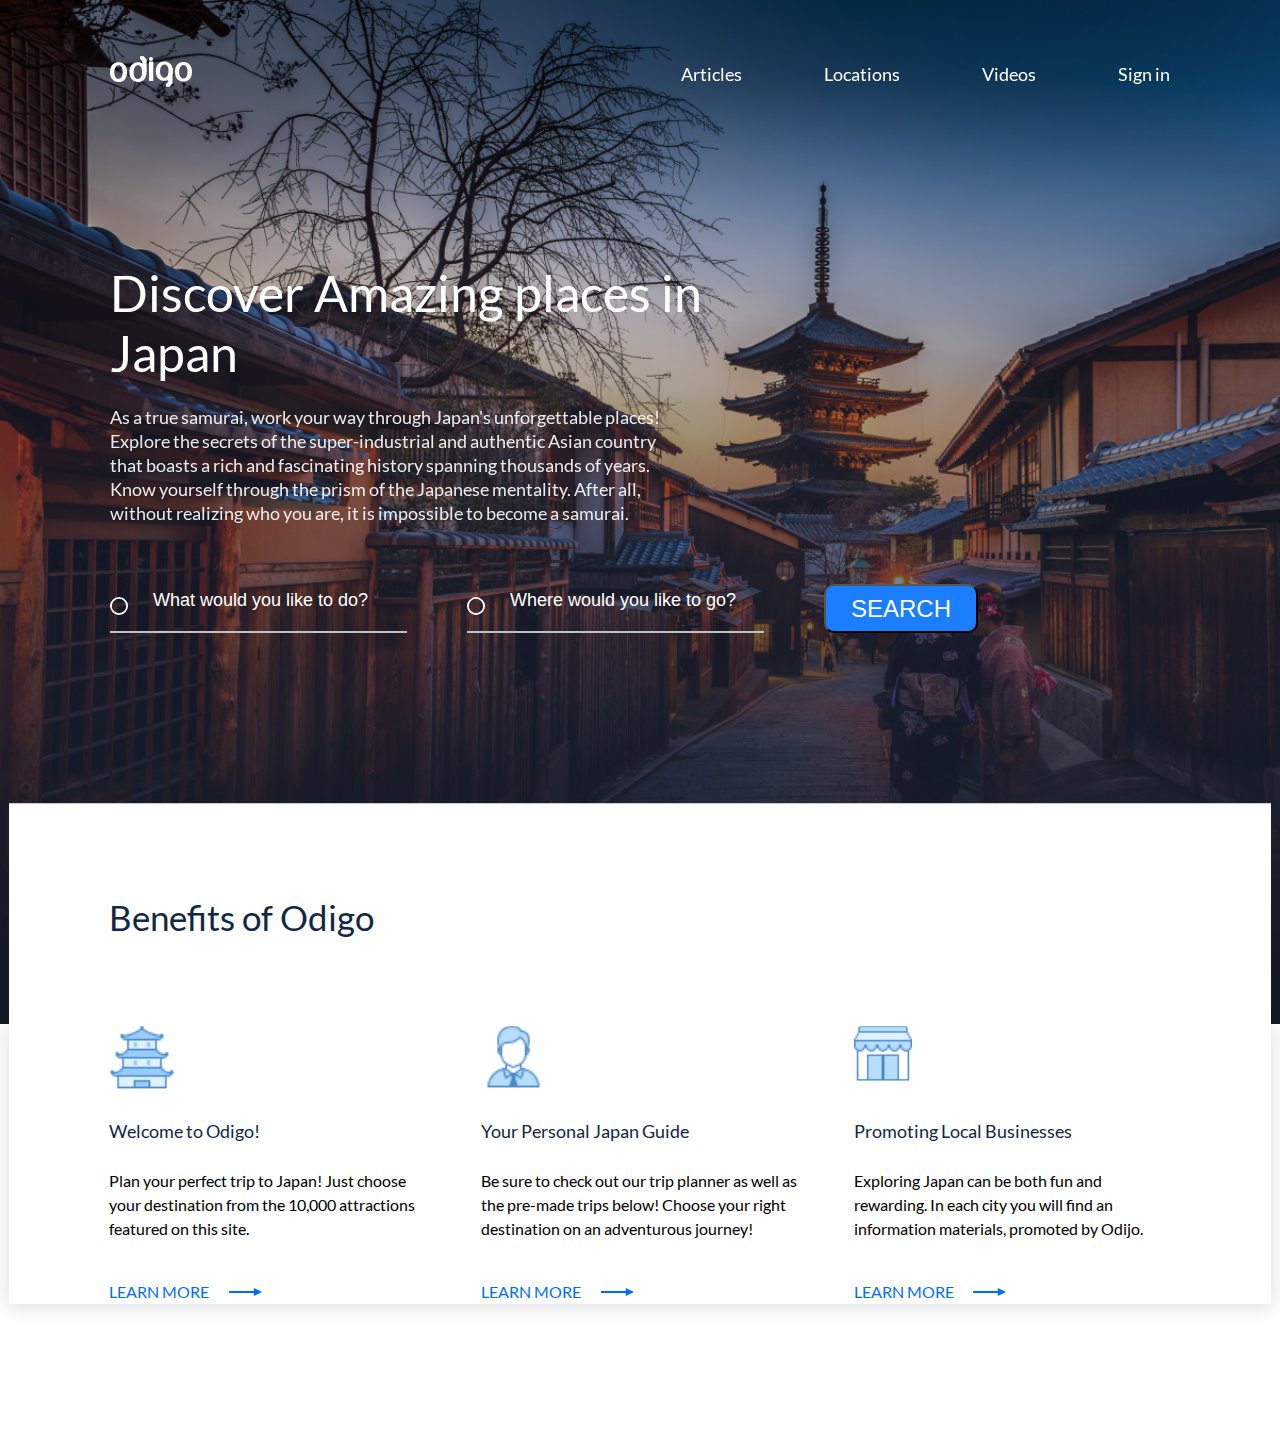
==== index.html @ c034f172 "benefits" ====
<!DOCTYPE html>
<html lang="en">

<head>
    <meta charset="UTF-8">
    <meta name="viewport" content="width=device-width, initial-scale=1.0">

    <title>Discover Amazing places in Japan</title>
    <link rel="stylesheet" href="./css/style.css">

</head>

<body>
    <!-- header start -->
    <header class="header">

        <div class="wrapper">
            <div class="header_wrapper">
                <div class="header-logo">
                    <a href="/" class="header_logo-link">
                        <img src="./img/svg/odigo-logo.svg" alt="Discover Amazing places in Japan"
                            class="header_logo-pic"></a>
                </div>
                <nav class="header_nav">
                    <ul class="header_list">
                        <li class="header_item">
                            <a href="#!" class="header_link">Articles</a>
                        </li>
                        <li class="header_item">
                            <a href="#!" class="header_link">Locations</a>
                        </li>
                        <li class="header_item">
                            <a href="#!" class="header_link">Videos</a>
                        </li>
                        <li class="header_item">
                            <a href="#!" class="header_link">Sign in</a>
                        </li>
                    </ul>
                </nav>
            </div>
        </div>
    </header>
    <!-- header end -->

    <main class="main">
        <!-- intro start -->
        <section class="intro">
            <div class="wrapper">
                <h1 class="intro_title">Discover Amazing places in Japan</h1>
                <p class="intro_subtitle">As a true samurai, work your way through Japan's unforgettable places! Explore
                    the secrets of the super-industrial and authentic Asian country that boasts a rich and fascinating
                    history spanning thousands of years. Know yourself through the prism of the Japanese mentality.
                    After all, without realizing who you are, it is impossible to become a samurai.
                </p>

                <form class="search-form">
                    <fieldset class="serch-form_wrap">
                        <p class="search-form_info">
                            <input type="text" name="user-like-to-do" class="search-form_field"
                                placeholder="What would you like to do?">
                            <input type="text" name="user-like-to-go" class="search-form_field"
                                placeholder="Where would you like to go?">
                            <button type="submit" class="search-form_submit">SEARCH</button>
                        </p>

                    </fieldset>
                </form>

            </div>
        </section>
        <!-- intro end -->

        <!-- benefits start -->
        <section class="benefits">
            <div class="benefits_wrap">
                <h2 class="benefits_title">
                    Benefits of Odigo
                </h2>
                <div class="benefits_cards">
                    <div class="benefit_card">
                        <div class="benefits_class-pic">
                            <img src="./img/svg/temple.svg" alt="Welcome to Odigo!" class="benefits_card_thumb">
                        </div>
                        <h3 class="benefits_card-title">
                            Welcome to Odigo!
                        </h3>
                        <p class="benefits_card-description">
                            Plan your perfect trip to Japan! Just choose your destination from the 10,000 attractions
                            featured on this site.
                        </p>
                        <a href="#!" class="benefits_card_more">
                            LEARN MORE
                        </a>
                    </div>

                    <div class="benefit_card">
                        <div class="benefits_class-pic">
                            <img src="./img/svg/person.svg" alt="Your Personal Japan Guide" class="benefits_card_thumb">
                        </div>
                        <h4 class="benefits_card-title">
                            Your Personal Japan Guide
                        </h4>
                        <p class="benefits_card-description">
                            Be sure to check out our trip planner as well as the pre-made trips below! Choose your right destination on an adventurous journey!
                        </p>
                        <a href="#!" class="benefits_card_more">
                            LEARN MORE
                        </a>
                    </div>
                    <div class="benefit_card">
                        <div class="benefits_class-pic">
                            <img src="./img/svg/market.svg" alt="Promoting Local Businesses" class="benefits_card_thumb">
                        </div>
                        <h5 class="benefits_card-title">
                            Promoting Local Businesses
                        </h5>
                        <p class="benefits_card-description">
                            Exploring Japan can be both fun and rewarding. In each city you will find an information materials, promoted by Odijo.
                        </p>
                        <a href="#!" class="benefits_card_more">
                            LEARN MORE
                        </a>
                    </div>
                </div>
            </div>
        </section>
        <!-- benefits end -->
    </main>
</body>

</html>
---- css/style.css ----
html,
body,
div,
span,
applet,
object,
iframe,
h1,
h2,
h3,
h4,
h5,
h6,
p,
blockquote,
pre,
a,
abbr,
acronym,
address,
big,
cite,
code,
del,
dfn,
em,
img,
ins,
kbd,
q,
s,
samp,
small,
strike,
strong,
sub,
sup,
tt,
var,
b,
u,
i,
center,
dl,
dt,
dd,
ol,
ul,
li,
fieldset,
form,
label,
legend,
table,
caption,
tbody,
tfoot,
thead,
tr,
th,
td,
article,
aside,
canvas,
details,
embed,
figure,
figcaption,
footer,
header,
hgroup,
menu,
nav,
output,
ruby,
section,
summary,
time,
mark,
audio,
video {
    margin: 0;
    padding: 0;
    border: 0;
    font-size: 100%;
    font: inherit;
    vertical-align: baseline;
}

/* make sure to set some focus styles for accessibility */
:focus {
    outline: 0;
}

/* HTML5 display-role reset for older browsers */
article,
aside,
details,
figcaption,
figure,
footer,
header,
hgroup,
menu,
nav,
section {
    display: block;
}

body {
    line-height: 1;
}

ol,
ul {
    list-style: none;
}

blockquote,
q {
    quotes: none;
}

blockquote:before,
blockquote:after,
q:before,
q:after {
    content: '';
    content: none;
}

table {
    border-collapse: collapse;
    border-spacing: 0;
}

input[type=search]::-webkit-search-cancel-button,
input[type=search]::-webkit-search-decoration,
input[type=search]::-webkit-search-results-button,
input[type=search]::-webkit-search-results-decoration {
    -webkit-appearance: none;
    -moz-appearance: none;
}

input[type=search] {
    -webkit-appearance: none;
    -moz-appearance: none;
    -webkit-box-sizing: content-box;
    -moz-box-sizing: content-box;
    box-sizing: content-box;
}

textarea {
    overflow: auto;
    vertical-align: top;
    resize: vertical;
}

/**
 * Correct `inline-block` display not defined in IE 6/7/8/9 and Firefox 3.
 */

audio,
canvas,
video {
    display: inline-block;
    *display: inline;
    *zoom: 1;
    max-width: 100%;
}

/**
 * Prevent modern browsers from displaying `audio` without controls.
 * Remove excess height in iOS 5 devices.
 */

audio:not([controls]) {
    display: none;
    height: 0;
}

/**
 * Address styling not present in IE 7/8/9, Firefox 3, and Safari 4.
 * Known issue: no IE 6 support.
 */

[hidden] {
    display: none;
}

/**
 * 1. Correct text resizing oddly in IE 6/7 when body `font-size` is set using
 *    `em` units.
 * 2. Prevent iOS text size adjust after orientation change, without disabling
 *    user zoom.
 */

html {
    font-size: 100%;
    /* 1 */
    -webkit-text-size-adjust: 100%;
    /* 2 */
    -ms-text-size-adjust: 100%;
    /* 2 */
}

/**
 * Address `outline` inconsistency between Chrome and other browsers.
 */

a:focus {
    outline: thin dotted;
}

/**
 * Improve readability when focused and also mouse hovered in all browsers.
 */

a:active,
a:hover {
    outline: 0;
}

/**
 * 1. Remove border when inside `a` element in IE 6/7/8/9 and Firefox 3.
 * 2. Improve image quality when scaled in IE 7.
 */

img {
    border: 0;
    /* 1 */
    -ms-interpolation-mode: bicubic;
    /* 2 */
}

/**
 * Address margin not present in IE 6/7/8/9, Safari 5, and Opera 11.
 */

figure {
    margin: 0;
}

/**
 * Correct margin displayed oddly in IE 6/7.
 */

form {
    margin: 0;
}

/**
 * Define consistent border, margin, and padding.
 */

fieldset {
    border: 1px solid #c0c0c0;
    margin: 0 2px;
    padding: 0.35em 0.625em 0.75em;
}

/**
 * 1. Correct color not being inherited in IE 6/7/8/9.
 * 2. Correct text not wrapping in Firefox 3.
 * 3. Correct alignment displayed oddly in IE 6/7.
 */

legend {
    border: 0;
    /* 1 */
    padding: 0;
    white-space: normal;
    /* 2 */
    *margin-left: -7px;
    /* 3 */
}

/**
 * 1. Correct font size not being inherited in all browsers.
 * 2. Address margins set differently in IE 6/7, Firefox 3+, Safari 5,
 *    and Chrome.
 * 3. Improve appearance and consistency in all browsers.
 */

button,
input,
select,
textarea {
    font-size: 100%;
    /* 1 */
    margin: 0;
    /* 2 */
    vertical-align: baseline;
    /* 3 */
    *vertical-align: middle;
    /* 3 */
}

/**
 * Address Firefox 3+ setting `line-height` on `input` using `!important` in
 * the UA stylesheet.
 */

button,
input {
    line-height: normal;
}

/**
 * Address inconsistent `text-transform` inheritance for `button` and `select`.
 * All other form control elements do not inherit `text-transform` values.
 * Correct `button` style inheritance in Chrome, Safari 5+, and IE 6+.
 * Correct `select` style inheritance in Firefox 4+ and Opera.
 */

button,
select {
    text-transform: none;
}

/**
 * 1. Avoid the WebKit bug in Android 4.0.* where (2) destroys native `audio`
 *    and `video` controls.
 * 2. Correct inability to style clickable `input` types in iOS.
 * 3. Improve usability and consistency of cursor style between image-type
 *    `input` and others.
 * 4. Remove inner spacing in IE 7 without affecting normal text inputs.
 *    Known issue: inner spacing remains in IE 6.
 */

button,
html input[type="button"],
/* 1 */
input[type="reset"],
input[type="submit"] {
    -webkit-appearance: button;
    /* 2 */
    cursor: pointer;
    /* 3 */
    *overflow: visible;
    /* 4 */
}

/**
 * Re-set default cursor for disabled elements.
 */

button[disabled],
html input[disabled] {
    cursor: default;
}

/**
 * 1. Address box sizing set to content-box in IE 8/9.
 * 2. Remove excess padding in IE 8/9.
 * 3. Remove excess padding in IE 7.
 *    Known issue: excess padding remains in IE 6.
 */

input[type="checkbox"],
input[type="radio"] {
    box-sizing: border-box;
    /* 1 */
    padding: 0;
    /* 2 */
    *height: 13px;
    /* 3 */
    *width: 13px;
    /* 3 */
}

/**
 * 1. Address `appearance` set to `searchfield` in Safari 5 and Chrome.
 * 2. Address `box-sizing` set to `border-box` in Safari 5 and Chrome
 *    (include `-moz` to future-proof).
 */

input[type="search"] {
    -webkit-appearance: textfield;
    /* 1 */
    -moz-box-sizing: content-box;
    -webkit-box-sizing: content-box;
    /* 2 */
    box-sizing: content-box;
}

/**
 * Remove inner padding and search cancel button in Safari 5 and Chrome
 * on OS X.
 */

input[type="search"]::-webkit-search-cancel-button,
input[type="search"]::-webkit-search-decoration {
    -webkit-appearance: none;
}

/**
 * Remove inner padding and border in Firefox 3+.
 */

button::-moz-focus-inner,
input::-moz-focus-inner {
    border: 0;
    padding: 0;
}

/**
 * 1. Remove default vertical scrollbar in IE 6/7/8/9.
 * 2. Improve readability and alignment in all browsers.
 */

textarea {
    overflow: auto;
    /* 1 */
    vertical-align: top;
    /* 2 */
}

/**
 * Remove most spacing between table cells.
 */

table {
    border-collapse: collapse;
    border-spacing: 0;
}

html,
button,
input,
select,
textarea {
    color: #222;
}


::-moz-selection {
    background: #b3d4fc;
    text-shadow: none;
}

::selection {
    background: #b3d4fc;
    text-shadow: none;
}

img {
    vertical-align: middle;
}

fieldset {
    border: 0;
    margin: 0;
    padding: 0;
}

textarea {
    resize: vertical;
}

.chromeframe {
    margin: 0.2em 0;
    background: #ccc;
    color: #000;
    padding: 0.2em 0;
}



/* lato-regular - latin */
@font-face {
    font-family: 'Lato';
    font-style: normal;
    font-weight: 400;
    src: local(''),
        url('../fonts/lato-v17-latin-regular.woff2') format('woff2'),
        /* Chrome 26+, Opera 23+, Firefox 39+ */
        url('../fonts/lato-v17-latin-regular.woff') format('woff');
    /* Chrome 6+, Firefox 3.6+, IE 9+, Safari 5.1+ */
}

/* lato-700 - latin */
@font-face {
    font-family: 'Lato';
    font-style: normal;
    font-weight: 700;
    src: local(''),
        url('../fonts/lato-v17-latin-700.woff2') format('woff2'),
        /* Chrome 26+, Opera 23+, Firefox 39+ */
        url('../fonts/lato-v17-latin-700.woff') format('woff');
    /* Chrome 6+, Firefox 3.6+, IE 9+, Safari 5.1+ */
}

/* lato-900 - latin */
@font-face {
    font-family: 'Lato';
    font-style: normal;
    font-weight: 900;
    src: local(''),
        url('../fonts/lato-v17-latin-900.woff2') format('woff2'),
        /* Chrome 26+, Opera 23+, Firefox 39+ */
        url('../fonts/lato-v17-latin-900.woff') format('woff');
    /* Chrome 6+, Firefox 3.6+, IE 9+, Safari 5.1+ */
}

/* 
  MARGIN RESET */

html {
    box-sizing: border-box;
}

*,
*::before,
*::after {
    box-sizing: inherit;
}

body {
    font-family: 'Lato';
    font-style: normal;
    font-size: 16px;
    line-height: 1.2;
    font-weight: normal;
    color: #102746
}

/* WRAPPER */
.wrapper {
    max-width: 1060px;
    margin: 0 auto;

}

.img {
    max-width: 100%;
    height: auto;
}

/* HEADER */
/* header styles start */
.header {
    position: fixed;
    top: 0;
    left: 0;
    width: 100%;
}

.header_wrapper {
    display: flex;
    flex-wrap: wrap;
    align-items: flex-end;
    justify-content: space-between;
    padding-top: 56px;
}

/* NAV */

.header_list {
    display: flex;
    flex-wrap: wrap;
}

.header_item {
    margin-right: 82px;
}

.header_item:last-child {
    margin-right: 0;
}

.header_link {

    font-size: 18px;
    line-height: 1.33;
    color: #FFFFFF;
    text-decoration: none;
}

/* NAV LINK TRANSITION */

.header_link:hover,
.header_link:focus,
.header_link:active {

    opacity: .75;

}

/* header styles end */


/* intro styles start */

.intro {
    min-height: 100vh;
    background: url(../img/Hero.png) no-repeat;
    background-size: cover;
    padding-top: 263px;
    padding-bottom: 391px;



}


/* TITLE+SUBTITLE */

.intro_title {
    max-width: 619px;
    font-weight: 500;
    font-size: 50px;
    line-height: 60px;
    margin-bottom: 22px;
    color: #FFFFFF;
}

.intro_subtitle {
    max-width: 560px;
    font-size: 18px;
    line-height: 24px;
    color: #FFFFFF;
    opacity: 90%;
    margin-bottom: 59px;
}

/* SEARCH FORMS AND BUTTON */


.search-form_info {
    display: flex;
    flex-wrap: wrap;
}


.search-form_field {
    width: 297px;
    background: transparent url(../img/svg/circle-icon.svg) no-repeat left 13px;
    background-size: 18px;
    border: 0;
    border-bottom: solid 2px #BFC0C5;
    margin-right: 60px;
    padding-left: 43px;
    padding-bottom: 15px;
    font-weight: 500;
    font-size: 18px;
    color: #FFFFFF;
}


.search-form_field::placeholder {
    font-weight: 500;
    font-size: 18px;
    color: #FFFFFF;
}


.search-form_submit {
    padding: 8px 25px;
    border-radius: 10px;
    font-weight: 500;
    font-size: 24px;
    line-height: 29px;
    color: #FFFFFF;
    background: #1B7DFF;

}

.search-form_submit:hover,
.search-form_submit:focus,
.search-form_submit:active {
    background: #0256c7
}

/* intro styles end */



/* benefits_styles start */


.benefits {
    margin-bottom: 131px;
}

.benefits_wrap {
    max-width: 1262px;
    background-color: #fff;
    margin: 0 auto;
    box-shadow: 0px 2px 20px rgba(21, 24, 36, 0.15993);
    position: relative;

}

.benefits_title {
    width: 100%;
    font-weight: 500;
    font-size: 35px;
    line-height: 42px;
    color: #102746;
    padding: 93px 100px 88px 100px;
    position: absolute;
    top: 0;
    left: 0;
    transform: translateY(-99%);
    background: #fff;
}

.benefits_cards {
    display: grid;
    /* height: 30vh; */
    grid-template-columns: repeat(3, 1fr);
    column-gap: 55px;
    padding: 0 100px;


}

.benefits_card {
    grid-column: span 1;
    margin-bottom: 112px;
}

.benefits_class-pic {
    min-width: 66px;
    max-height: 58px;
    margin-bottom: 37px;
}

.benefits_card_thumb {
    display: block;
}

.benefits_card-title {
    font-weight: 500;
    font-size: 18px;
    line-height: 24px;
    margin-bottom: 26px;
}

.benefits_card-description {
    font-weight: normal;
    font-size: 16px;
    line-height: 24px;
    color: #000000;
    margin-bottom: 39px;
}

.benefits_card_more {
    display: inline block;
    padding-right: 59px;
    font-weight: normal;
    font-size: 16px;
    line-height: 24px;
    text-decoration: none;
    background: url(../img/svg/arrow\ right.svg) no-repeat 95%  center;
    background-size: auto;
    color: #006DFE;
    transition: .2s all;
}

.benefits_card_more:hover, .benefits_card_more:focus {
    background: url(../img/svg/arrow\ right.svg) no-repeat right  center;
}


/* benefits_styles end */
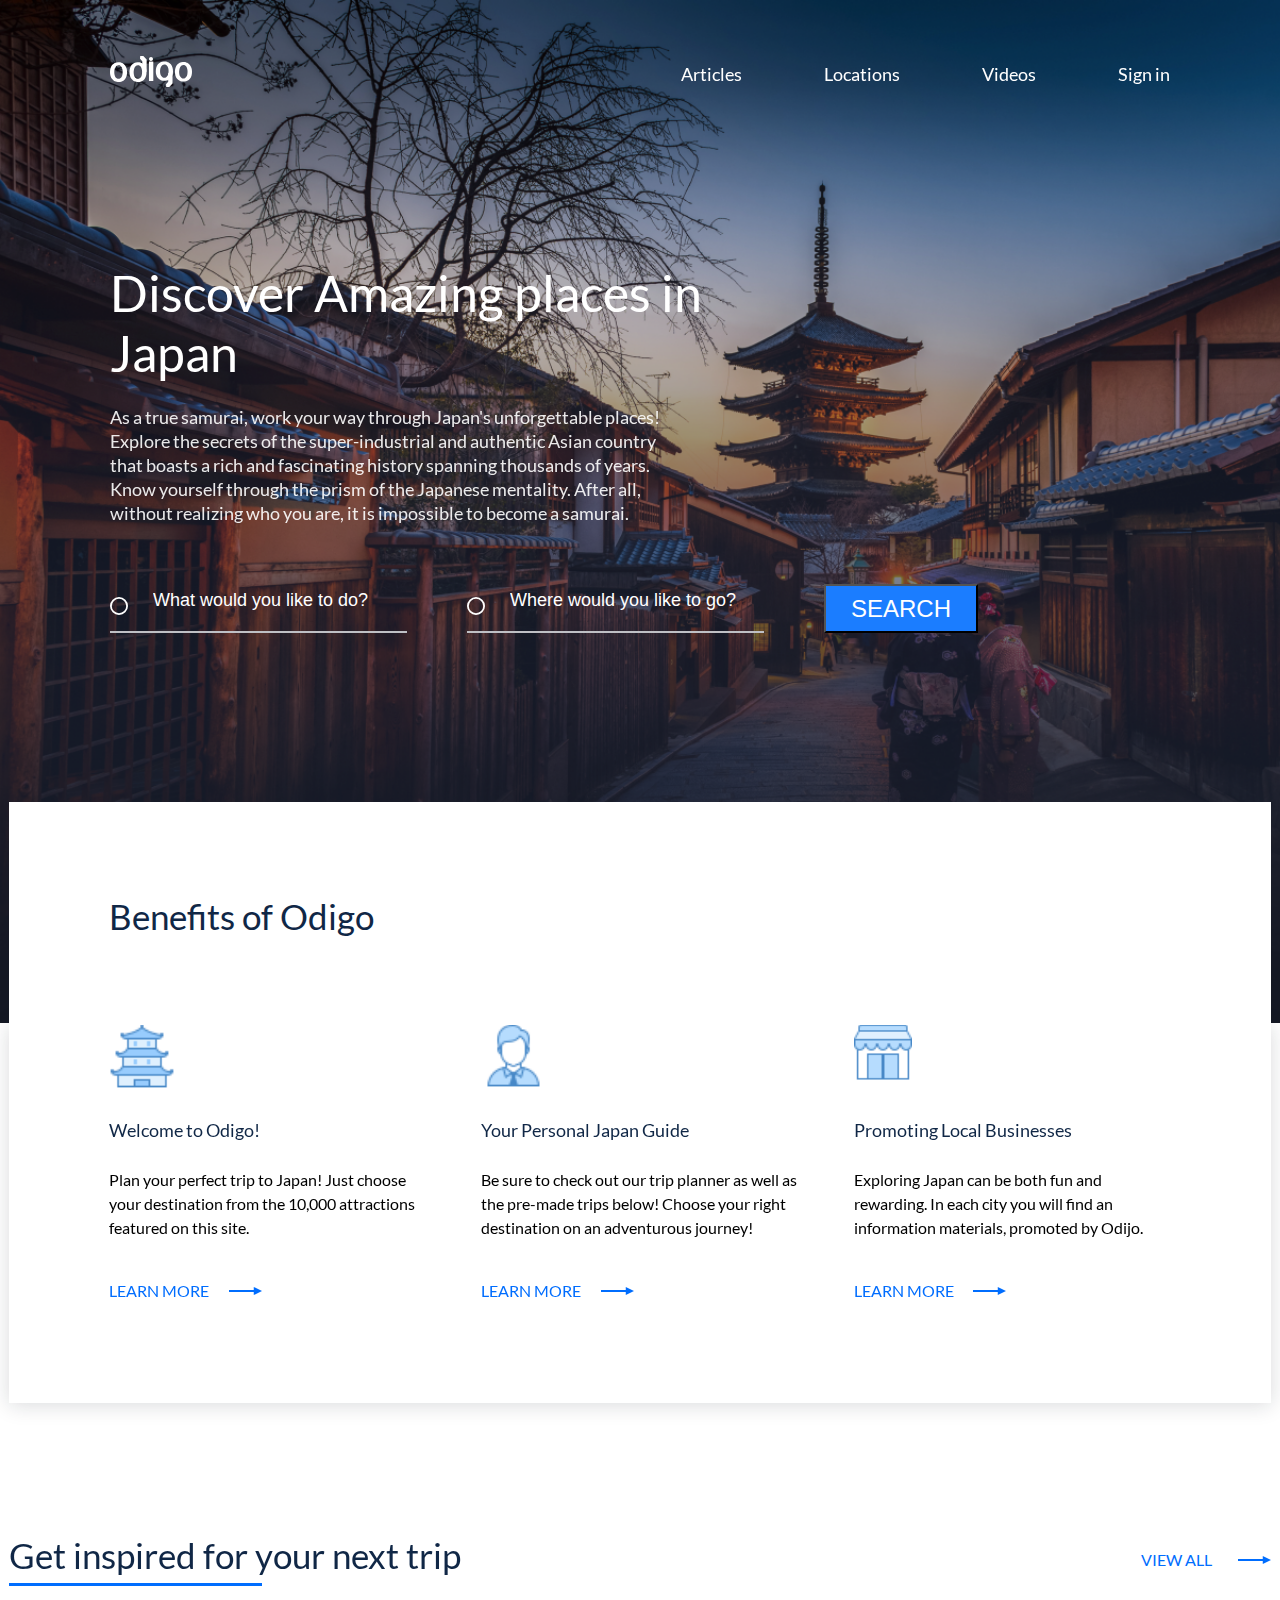
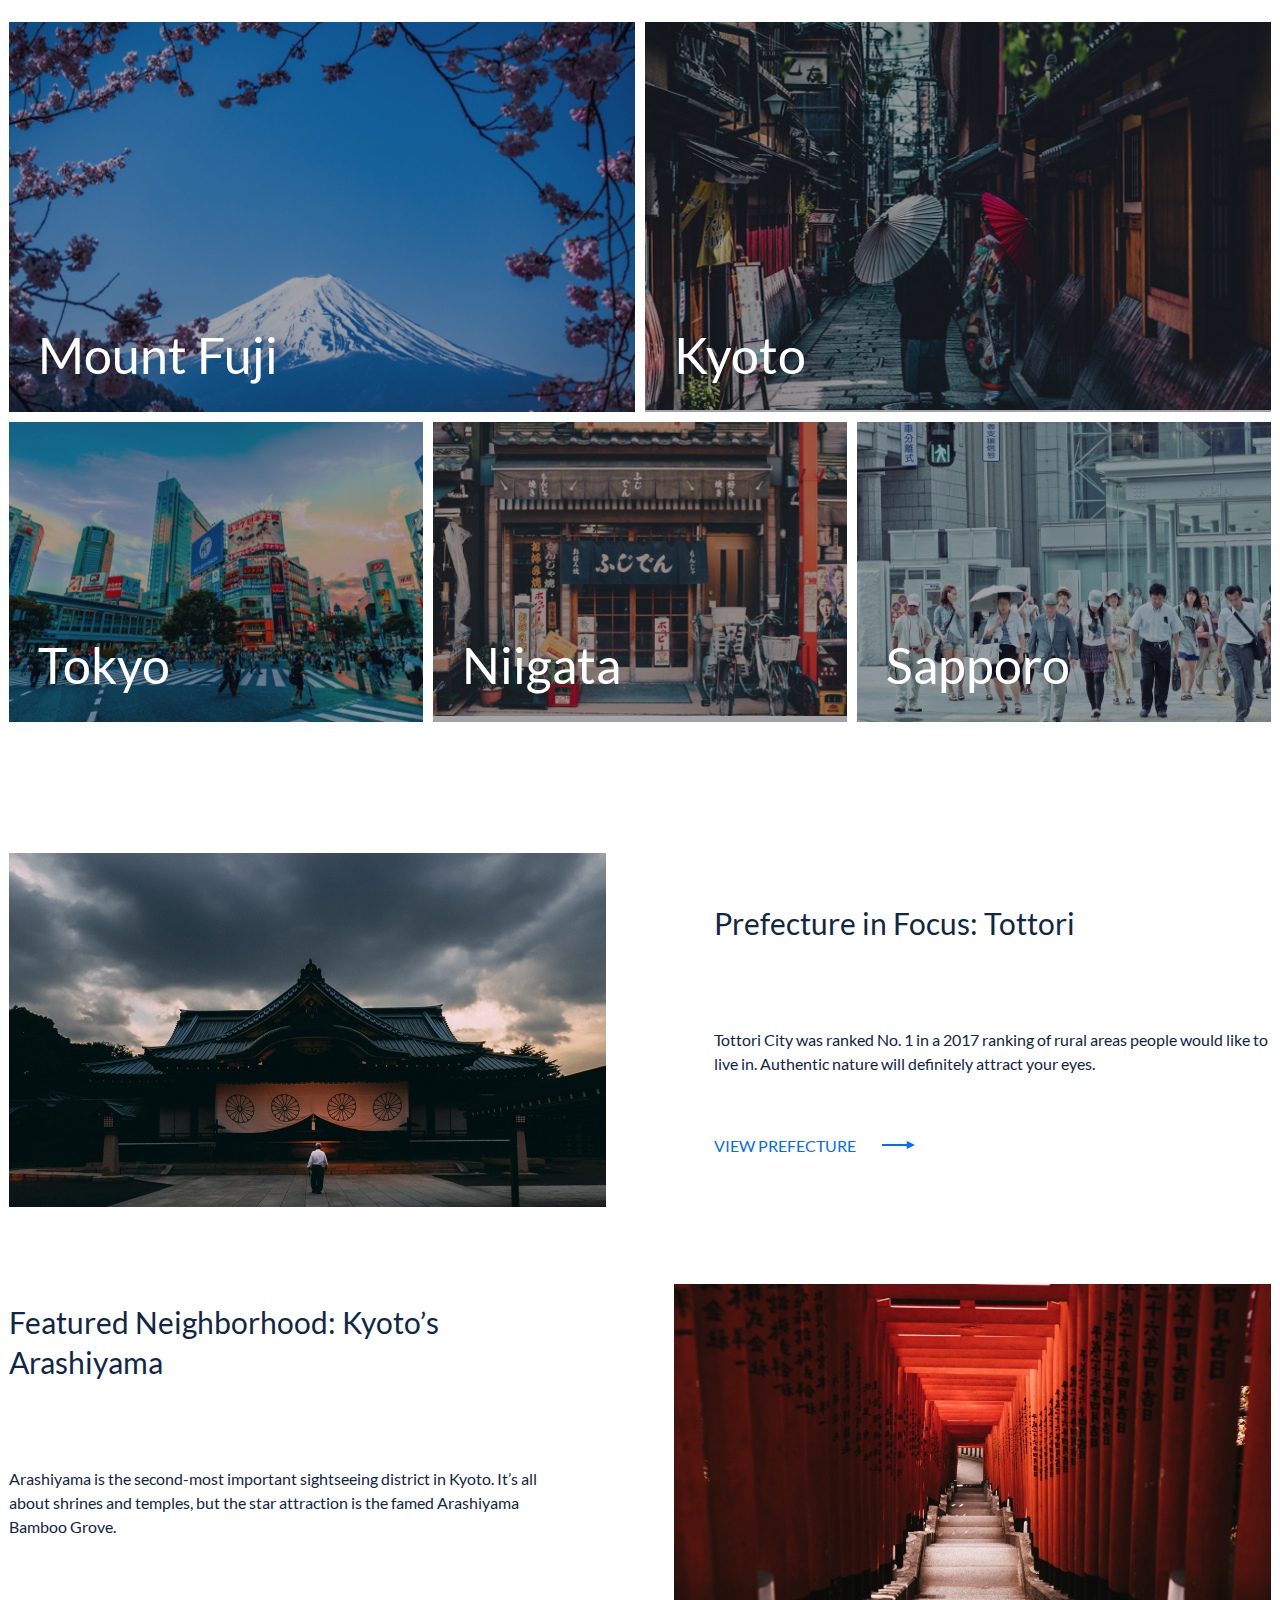
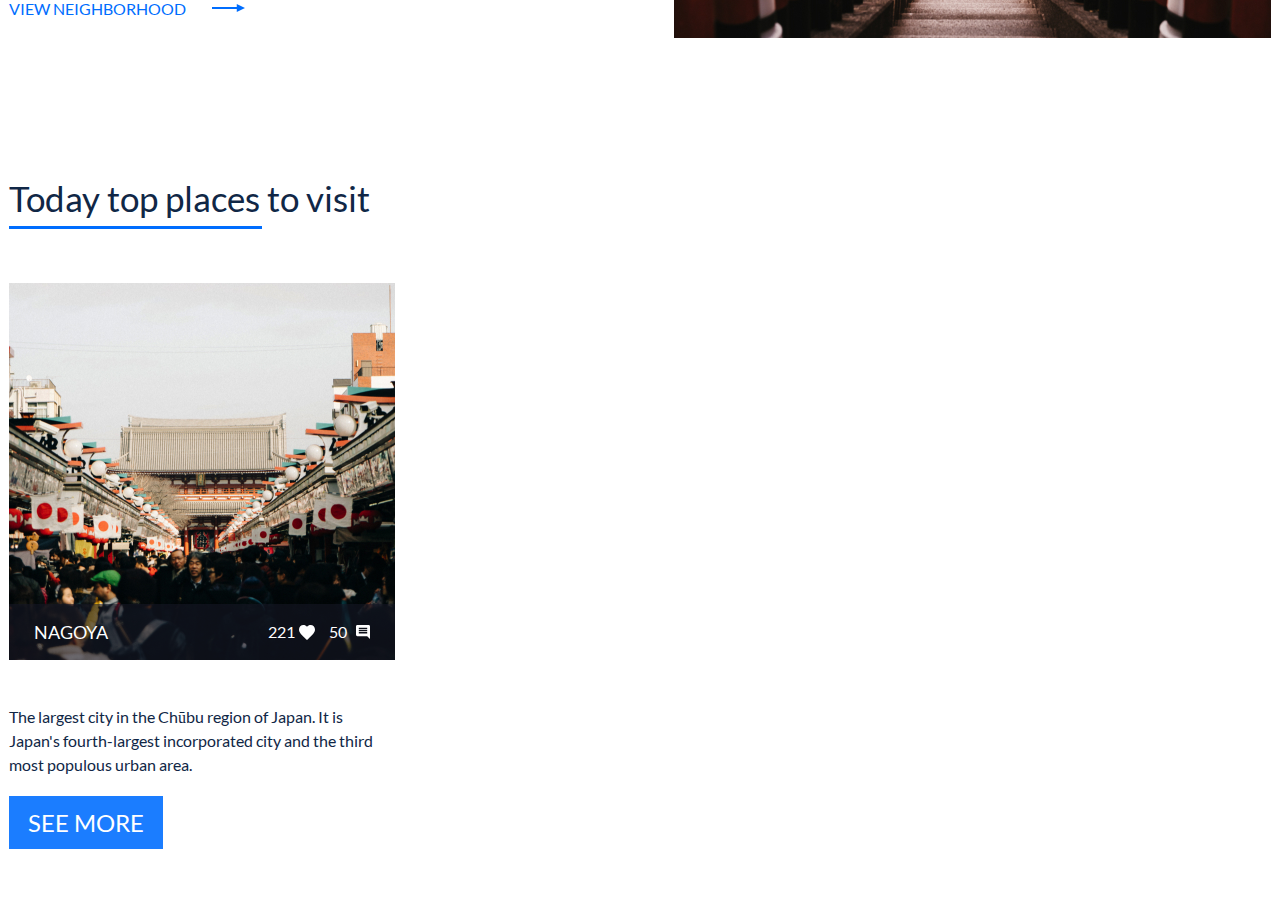
==== commit 235aea1e: "top places cards" ====
--- a/index.html
+++ b/index.html
@@ -77,7 +77,7 @@
                     Benefits of Odigo
                 </h2>
                 <div class="benefits_cards">
-                    <div class="benefit_card">
+                    <div class="benefits_card">
                         <div class="benefits_class-pic">
                             <img src="./img/svg/temple.svg" alt="Welcome to Odigo!" class="benefits_card_thumb">
                         </div>
@@ -101,7 +101,8 @@
                             Your Personal Japan Guide
                         </h4>
                         <p class="benefits_card-description">
-                            Be sure to check out our trip planner as well as the pre-made trips below! Choose your right destination on an adventurous journey!
+                            Be sure to check out our trip planner as well as the pre-made trips below! Choose your right
+                            destination on an adventurous journey!
                         </p>
                         <a href="#!" class="benefits_card_more">
                             LEARN MORE
@@ -109,13 +110,15 @@
                     </div>
                     <div class="benefit_card">
                         <div class="benefits_class-pic">
-                            <img src="./img/svg/market.svg" alt="Promoting Local Businesses" class="benefits_card_thumb">
+                            <img src="./img/svg/market.svg" alt="Promoting Local Businesses"
+                                class="benefits_card_thumb">
                         </div>
                         <h5 class="benefits_card-title">
                             Promoting Local Businesses
                         </h5>
                         <p class="benefits_card-description">
-                            Exploring Japan can be both fun and rewarding. In each city you will find an information materials, promoted by Odijo.
+                            Exploring Japan can be both fun and rewarding. In each city you will find an information
+                            materials, promoted by Odijo.
                         </p>
                         <a href="#!" class="benefits_card_more">
                             LEARN MORE
@@ -125,6 +128,149 @@
             </div>
         </section>
         <!-- benefits end -->
+
+
+        <!-- places start -->
+
+        <section class="places">
+            <div class="wrapper_full">
+                <div class="places_caption">
+                    <h2 class="places_title section-title">
+                        Get inspired for your next trip
+                    </h2>
+                    <a href="" class="places_view-all">VIEW ALL</a>
+                </div>
+
+                <div class="places_cards">
+                    <figure class="places_card places_card_size_lg">
+                        <img src="./img/places/Mount_Fuji.jpg" alt="Mount Fuji" class="places_card-pic">
+                        <figcaption class="places_card-title">
+                            Mount Fuji
+                        </figcaption>
+                        <a href="#!" class="places_card-link"></a>
+
+                    </figure>
+
+                    <figure class="places_card places_card_size_lg">
+                        <img src="./img/places/Kyoto.jpg" alt="Kyoto" class="places_card-pic">
+                        <figcaption class="places_card-title">
+                            Kyoto
+                        </figcaption>
+                        <a href="#!" class="places_card-link"></a>
+                    </figure>
+
+                    <figure class="places_card places_card_size_sm">
+                        <img src="./img/places/Tokyo.jpg" alt="Tokyo" class="places_card-pic">
+                        <figcaption class="places_card-title">
+                            Tokyo
+                        </figcaption>
+                        <a href="#!" class="places_card-link"></a>
+                    </figure>
+
+                    <figure class="places_card places_card_size_sm">
+                        <img src="./img/places/Niigata.jpg" alt="Niigata" class="places_card-pic">
+                        <figcaption class="places_card-title">
+                            Niigata
+                        </figcaption>
+                        <a href="#!" class="places_card-link"></a>
+                    </figure>
+
+                    <figure class="places_card places_card_size_sm">
+                        <img src="./img/places/Sapporo.jpg" alt="Sapporo" class="places_card-pic">
+                        <figcaption class="places_card-title">
+                            Sapporo
+                        </figcaption>
+                        <a href="#!" class="places_card-link"></a>
+                    </figure>
+
+                </div>
+
+            </div>
+
+        </section>
+        <!-- places end -->
+
+
+
+        <!-- tours start -->
+        <div class="tours">
+            <div class="wrapper_full">
+                <div class="tours_tour tour">
+                    <div class="tour_pic">
+                        <img src="./img/places/tour_1.jpg" alt="Prefecture-in-Focus:Tottori" class="tour_thumb">
+                    </div>
+                    <div class="tour_info">
+                        <h3 class="tour_title">
+                            Prefecture in Focus: Tottori
+                        </h3>
+                        <p class="tour_desc">
+                            Tottori City was ranked No. 1 in a 2017 ranking of rural areas people would like to live in.
+                            Authentic nature
+                            will definitely attract your eyes.
+                        </p>
+                        <a href="#!" class="tour_more">VIEW PREFECTURE</a>
+                    </div>
+                </div>
+
+                <div class="tours_tour tour">
+                    <div class="tour_info">
+                        <h3 class="tour_title">
+                            Featured Neighborhood: Kyoto’s Arashiyama
+                        </h3>
+                        <p class="tour_desc">
+                            Arashiyama is the second-most important sightseeing district in Kyoto. It’s all about
+                            shrines and temples, but the star attraction is the famed Arashiyama Bamboo Grove.
+                        </p>
+                        <a href="#!" class="tour_more">VIEW NEIGHBORHOOD</a>
+                    </div>
+                    <div class="tour_pic">
+                        <img src="./img/places/tour_2.jpg" alt="Featured Neighborhood: Kyoto’s Arashiyama"
+                            class="tour_thumb">
+                    </div>
+
+                </div>
+            </div>
+        </div>
+
+        <!-- Top places start -->
+        <section class="top">
+            <div class="wrapper_full">
+                <h2 class="top_title section-title">
+                    Today top places to visit
+
+                </h2>
+                <div class="top_cards">
+                    <div class="top_card">
+                        <div class="top_card-pic">
+                            <img src="./img/places/top_pic-1.jpg" alt="NAGOYA" class="top_card-thumb">
+                            <div class="top_card-stats">
+                                <h3 class="top_card-title">
+                                    NAGOYA
+                                </h3>
+                                <div class="top_card-likes">
+                                    <span class="top_card-likes-value">
+                                        221
+                                    </span>
+                                </div>
+                                <div class="top_card-comments">
+                                    <span class="top_card-comments-value">
+                                        50
+                                    </span>
+                                </div>
+                            </div>
+                        </div>
+                        <p class="top_card-desc">
+                            The largest city in the Chūbu region of Japan. It is Japan's fourth-largest incorporated city and the third most populous urban area.
+                        </p>
+                        <a href="#!" class="top_card-more">SEE MORE</a>
+                    </div>
+                </div>
+            </div>
+        </section>
+
+
+        <!-- Top places end -->
+
     </main>
 </body>
 
--- a/css/style.css
+++ b/css/style.css
@@ -532,6 +532,32 @@
 
 }
 
+.wrapper_full {
+    max-width: 1262px;
+    margin: 0 auto;
+}
+
+.section-title {
+    font-weight: 500;
+    font-size: 35px;
+    line-height: 42px;
+    position: relative;
+    padding-bottom: 10px;
+    /* color: #102746; */
+}
+
+.section-title::after {
+    display: block;
+    content: '';
+    width: 253px;
+    height: 3px;
+    background-color: #006DFE;
+    position: absolute;
+    bottom: 0;
+    left: 0;
+}
+
+
 .img {
     max-width: 100%;
     height: auto;
@@ -597,7 +623,7 @@
     background: url(../img/Hero.png) no-repeat;
     background-size: cover;
     padding-top: 263px;
-    padding-bottom: 391px;
+    padding-bottom: 390px;
 
 
 
@@ -657,7 +683,7 @@
 
 .search-form_submit {
     padding: 8px 25px;
-    border-radius: 10px;
+    /* border-radius: 10px; */
     font-weight: 500;
     font-size: 24px;
     line-height: 29px;
@@ -685,10 +711,12 @@
 
 .benefits_wrap {
     max-width: 1262px;
+    /* height: 30vh; */
     background-color: #fff;
     margin: 0 auto;
     box-shadow: 0px 2px 20px rgba(21, 24, 36, 0.15993);
     position: relative;
+
 
 }
 
@@ -708,17 +736,17 @@
 
 .benefits_cards {
     display: grid;
-    /* height: 30vh; */
     grid-template-columns: repeat(3, 1fr);
     column-gap: 55px;
     padding: 0 100px;
 
 
+
 }
 
 .benefits_card {
     grid-column: span 1;
-    margin-bottom: 112px;
+    margin-bottom: 100px;
 }
 
 .benefits_class-pic {
@@ -753,15 +781,281 @@
     font-size: 16px;
     line-height: 24px;
     text-decoration: none;
-    background: url(../img/svg/arrow\ right.svg) no-repeat 95%  center;
+    background: url(../img/svg/arrow\ right.svg) no-repeat 95% center;
     background-size: auto;
     color: #006DFE;
     transition: .2s all;
 }
 
-.benefits_card_more:hover, .benefits_card_more:focus {
-    background: url(../img/svg/arrow\ right.svg) no-repeat right  center;
-}
-
-
-/* benefits_styles end */+.benefits_card_more:hover,
+.benefits_card_more:focus {
+    background: url(../img/svg/arrow\ right.svg) no-repeat right center;
+}
+
+
+/* benefits_styles end */
+
+/* places styles start */
+
+.places {
+    margin-bottom: 131px;
+}
+
+.places_caption {
+    display: flex;
+    flex-wrap: wrap;
+    align-items: center;
+    justify-content: space-between;
+    margin-bottom: 36px;
+}
+
+.places_title {
+    margin-right: 15px;
+}
+
+
+.places_view-all {
+    font-weight: normal;
+    font-size: 16px;
+    line-height: 24px;
+    color: #006DFE;
+    text-decoration: none;
+    background: url(../img/svg/arrow\ right.svg) no-repeat right center;
+    padding-right: 59px;
+
+}
+
+.places_view-all:hover,
+.places_view-all:focus {
+    opacity: .65;
+}
+
+/* places styles end */
+
+/* PLACES_CARDS STARTS */
+
+.places_cards {
+    display: grid;
+    grid-template-columns: repeat(6, 1fr);
+    grid-gap: 10px;
+}
+
+.places_card {
+    position: relative;
+    overflow: hidden;
+}
+
+.places_card::after {
+    display: block;
+    content: '';
+    width: 100%;
+    height: 100%;
+    background-color: rgba(21, 24, 36, 0.4);
+    position: absolute;
+    top: 0;
+    left: 0;
+    z-index: 2;
+}
+
+.places_card:hover .places_card-pic {
+    transform: scale(1.05);
+    transition: 2s;
+
+}
+
+.places_card-title {
+    font-weight: 500;
+    font-size: 50px;
+    line-height: 60px;
+    position: absolute;
+    bottom: 27px;
+    left: 29px;
+    z-index: 3;
+    color: #FFFFFF;
+}
+
+
+.places_card_size_lg {
+    grid-column: span 3;
+}
+
+.places_card_size_sm {
+    grid-column: span 2;
+}
+
+.places_card-pic {
+    /* height: 354px; */
+    width: 100%;
+    object-fit: cover;
+}
+
+
+.places_card-link {
+    position: absolute;
+    top: 0;
+    left: 0;
+    width: 100%;
+    height: 100%;
+    z-index: 4;
+}
+
+
+/* PLACES_CARDS END */
+
+/* TOURS STYLES START */
+
+.tours {
+
+    margin-bottom: 139px;
+}
+
+.wrapper_full {}
+
+.tours_tour {
+    display: grid;
+    grid-template-columns: repeat(2, 1fr);
+    grid-gap: 0 108px;
+    align-items: center;
+
+
+}
+
+.tour {
+    margin-bottom: 77px;
+}
+
+.tour_pic {}
+
+.tour_thumb {}
+
+.tour_info {}
+
+.tour_title {
+    font-weight: 500;
+    font-size: 30px;
+    line-height: 40px;
+    color: #102746;
+    margin-bottom: 85px;
+}
+
+.tour_desc {
+    font-weight: normal;
+    font-size: 16px;
+    line-height: 24px;
+    color: #102746;
+    margin-bottom: 58px;
+}
+
+.tour_more {
+    font-weight: normal;
+    font-size: 16px;
+    line-height: 24px;
+    line-height: 24px;
+    color: #006DFE;
+    text-decoration: none;
+    background: url(../img/svg/arrow\ right.svg) no-repeat right center;
+    padding-right: 59px;
+}
+
+.tour_more:hover,
+.tour_more:focus {
+    opacity: .65;
+}
+
+
+.tour_pic:hover {
+    transform: scale(1.05);
+    transition: 2s;
+}
+
+
+/* Top places styles start */
+
+.top {
+    margin-bottom: 86px;
+}
+
+.top_cards {
+    display: grid;
+    grid-template-columns: repeat(3, 1fr);
+    grid-gap: 57px;
+    align-items: center;
+}
+
+.top_title {
+    margin-bottom: 54px;
+}
+
+
+.top_card-pic {
+    position: relative;
+    margin-bottom: 45px;
+}
+
+
+.top_card-stats {
+    display: flex;
+    flex-wrap: wrap;
+    align-items: center;
+    justify-content: flex-end;
+    position: absolute;
+    bottom: 0;
+    left: 0;
+    width: 100%;
+    background: rgba(21, 24, 36, 0.6);
+    padding: 16px 25px;
+}
+
+.top_card-title {
+    font-weight: 500;
+    font-size: 18px;
+    line-height: 24px;
+    color: #FFFFFF;
+    margin: 0 auto 0 0;
+}
+
+.top_card-likes {
+    font-weight: 500;
+    font-size: 16px;
+    line-height: 24px;
+    color: #FFFFFF;
+    padding-right: 20px;
+    background: url(../img/svg/heart-icon.svg) no-repeat right;
+    margin-right: 14px;
+}
+
+.top_card-comments {
+    font-weight: 500;
+    font-size: 16px;
+    line-height: 24px;
+    color: #FFFFFF;
+    padding-right: 23px;
+    background: url(../img/svg/Path-icon.svg) no-repeat right;
+}
+
+.top_card-desc {
+    font-weight: normal;
+    font-size: 16px;
+    line-height: 24px;
+    color: #102746;
+    margin-bottom: 31px;
+}
+
+.top_card-more {
+    padding: 12px 19px;
+    /* border-radius: 10px; */
+    font-weight: 500;
+    font-size: 24px;
+    line-height: 29px;
+    color: #FFFFFF;
+    background: #1B7DFF;
+    text-decoration: none;
+}
+
+.top_card-more:hover,
+.top_card-more:focus,
+.top_card-more:active {
+    background: #0256c7
+}
+
+/* Top places styles end*/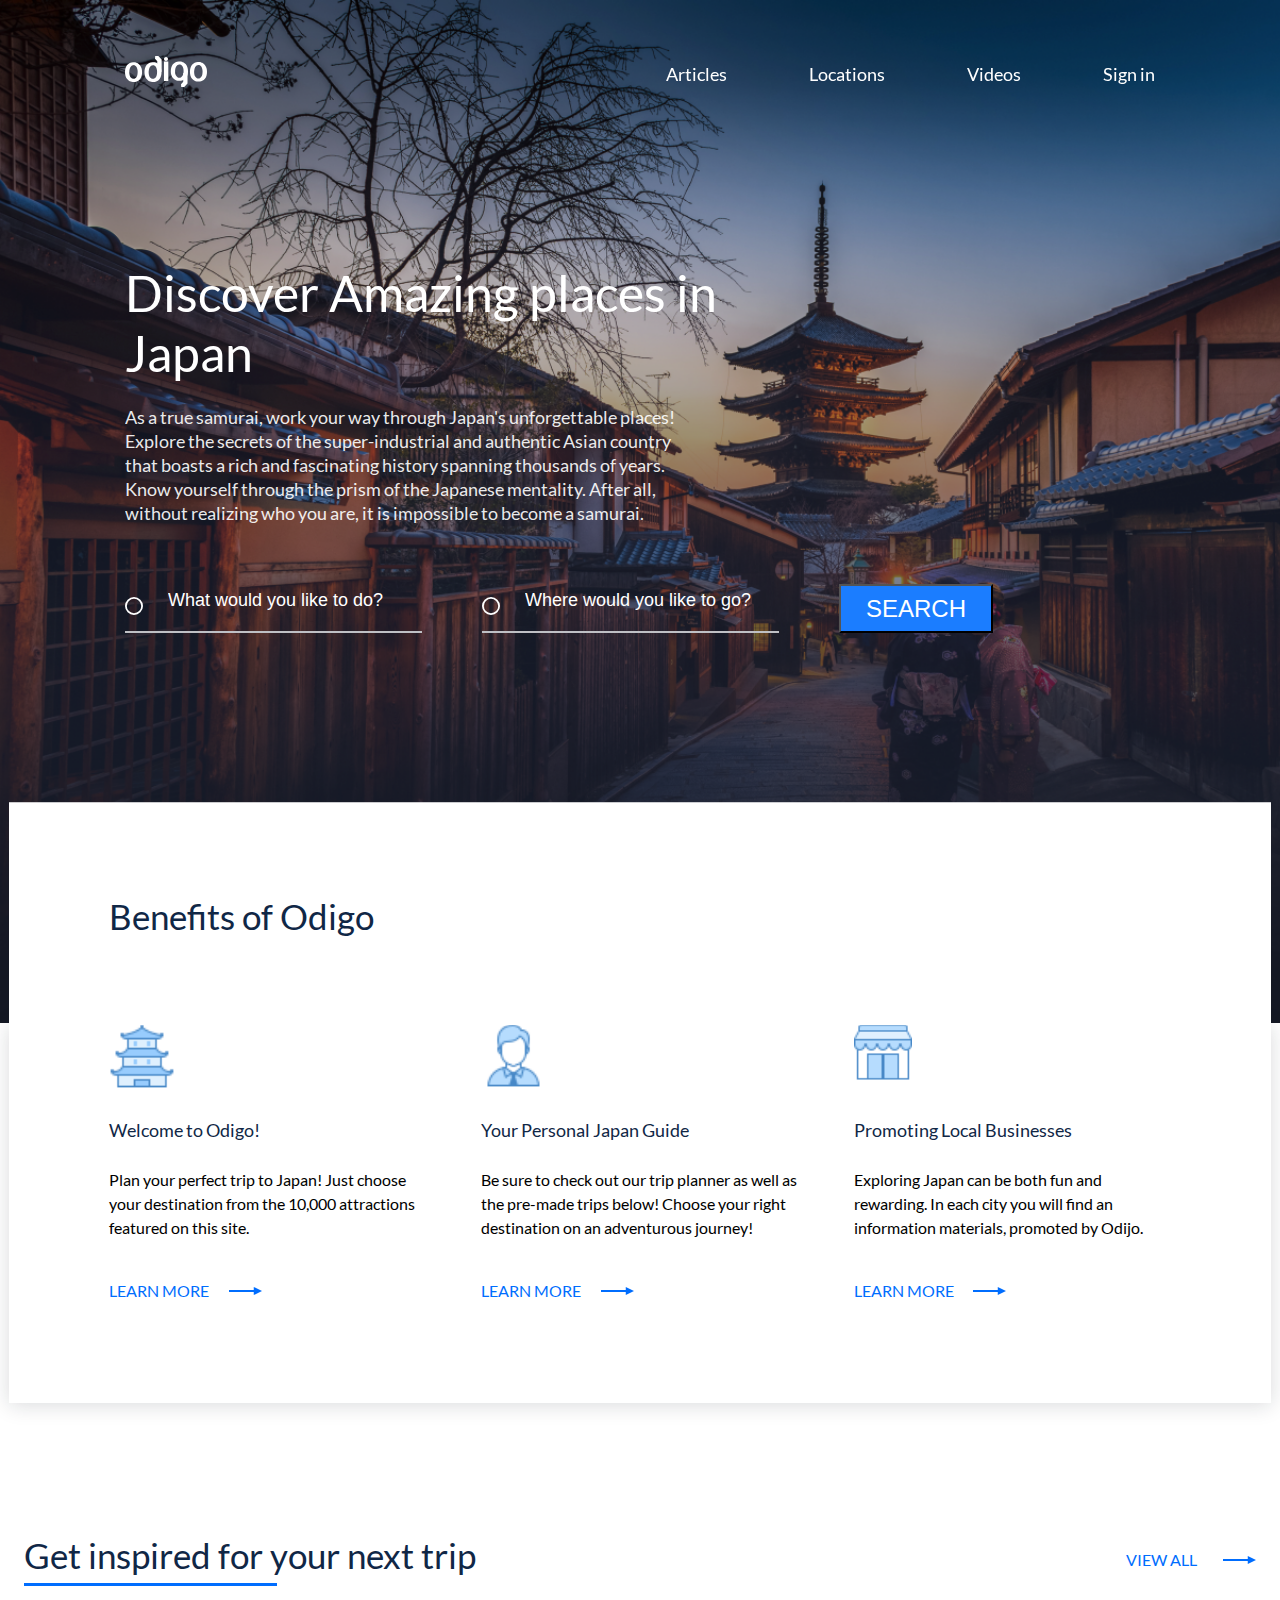
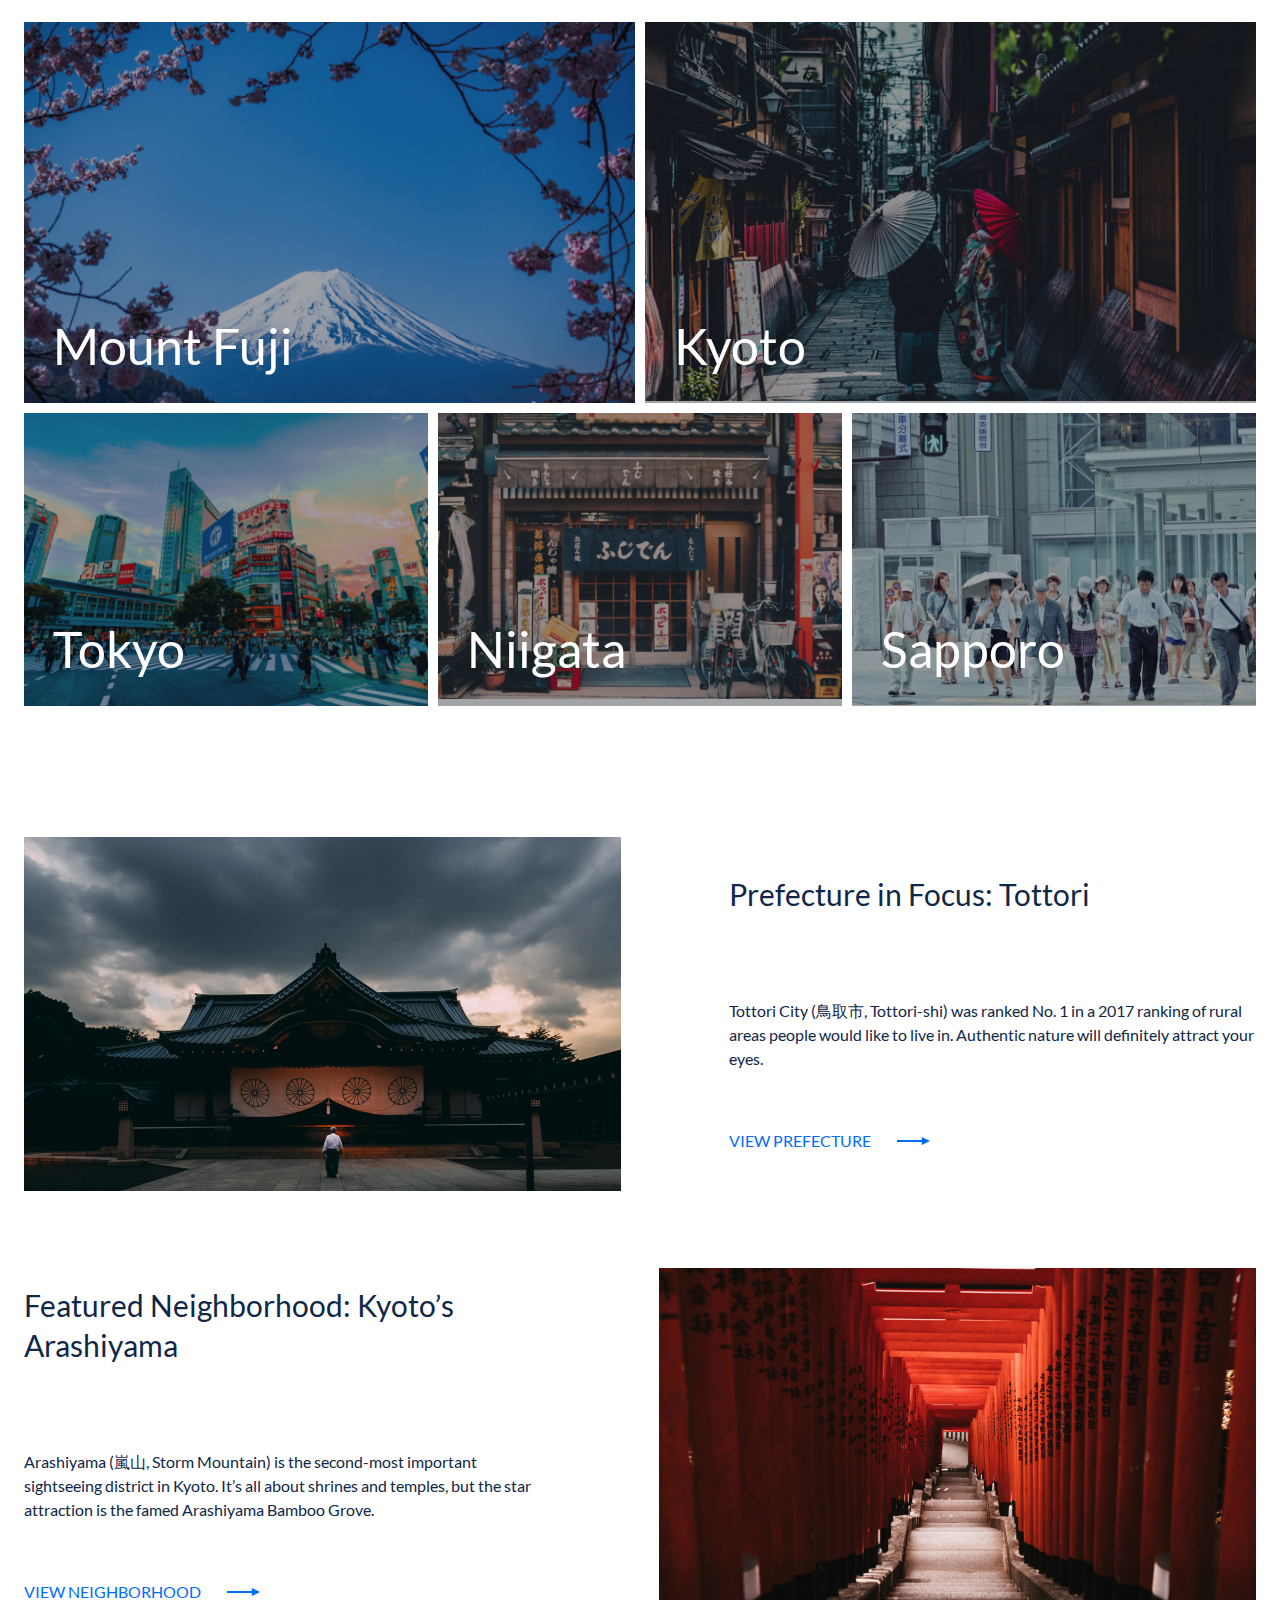
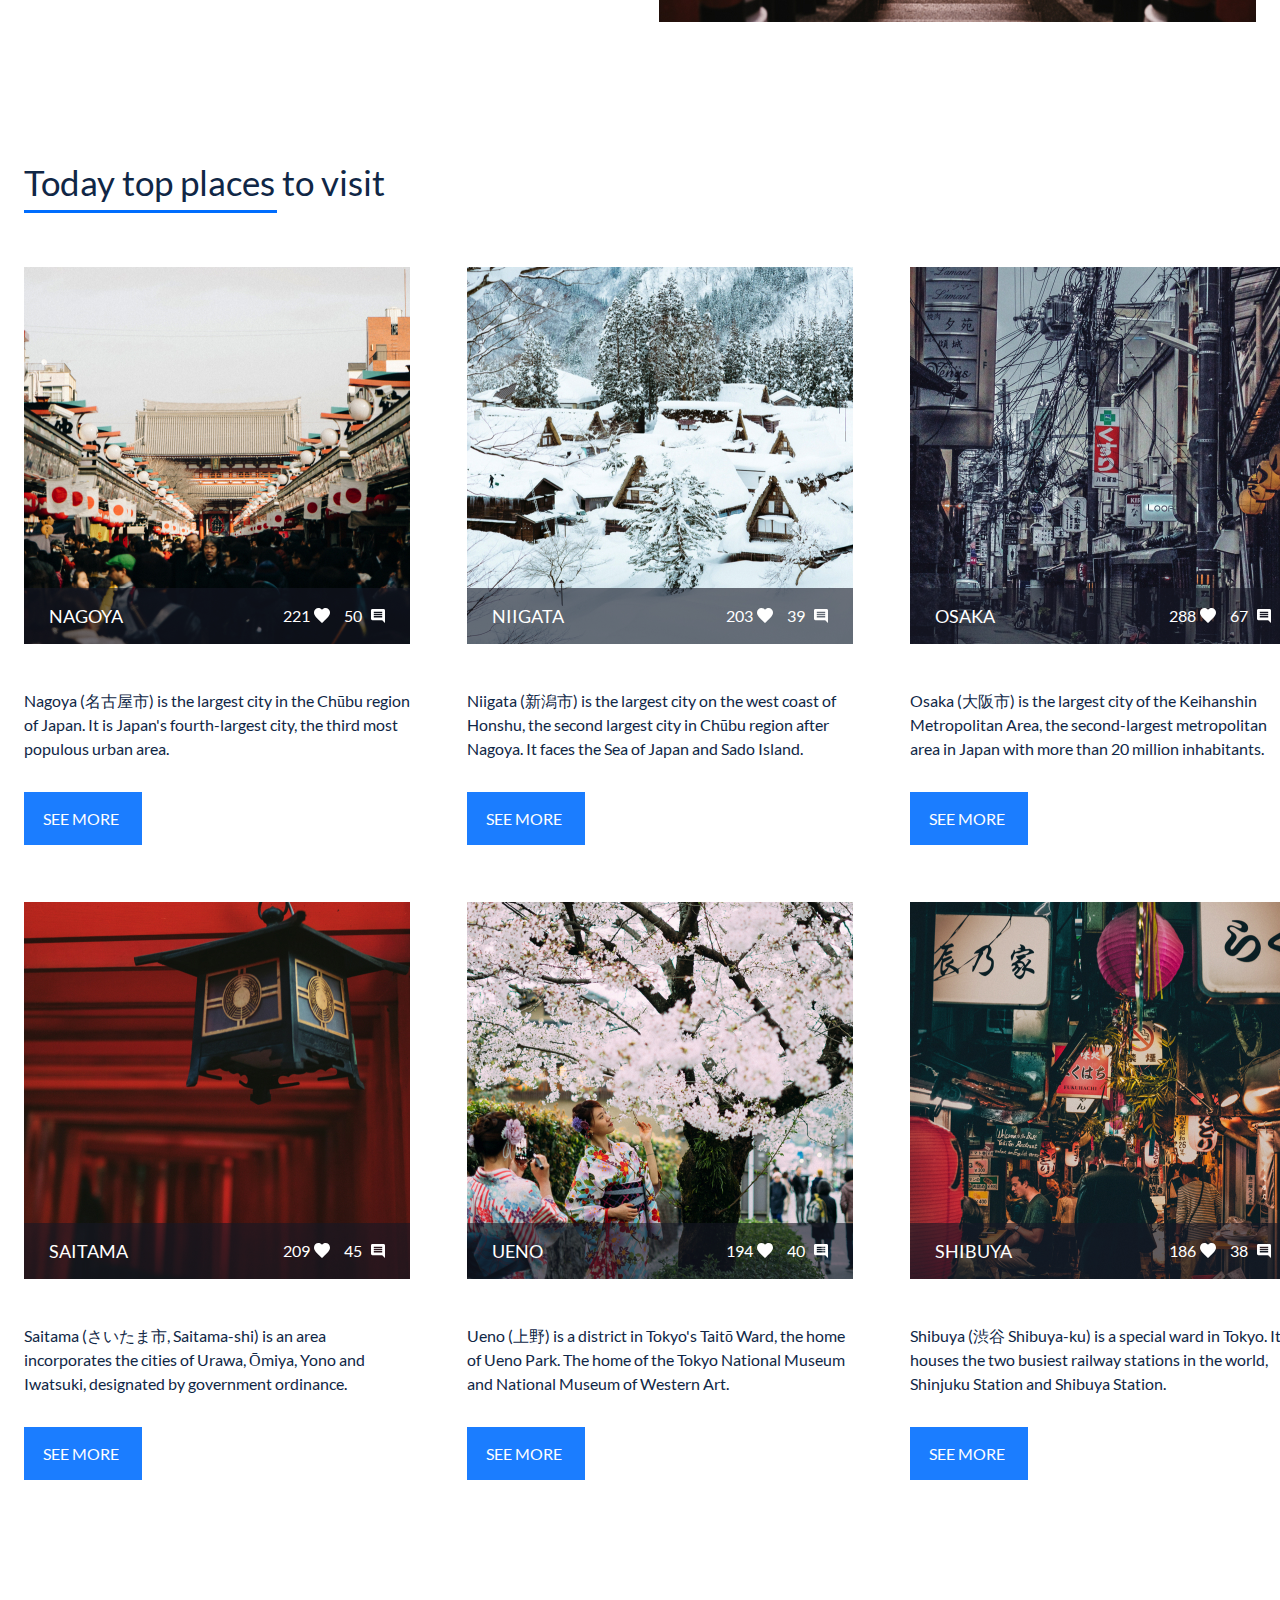
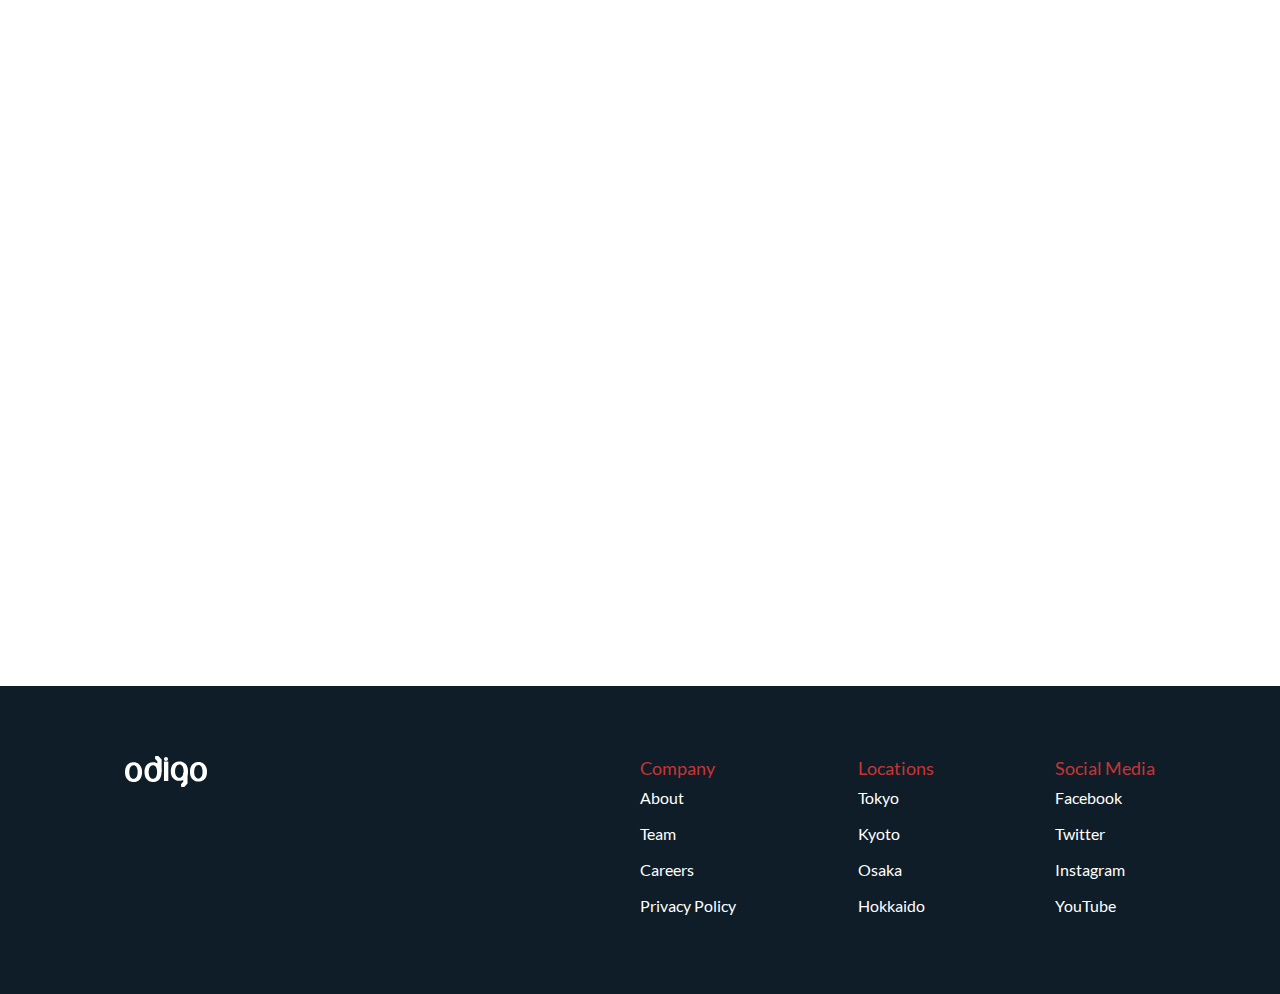
==== commit d658713e: "Last Japan" ====
--- a/index.html
+++ b/index.html
@@ -37,6 +37,11 @@
                         </li>
                     </ul>
                 </nav>
+                <div class="header_burger burger">
+                    <span class="burger_line burger_line_first"></span>
+                    <span class="burger_line burger_line_second"></span>
+                    <span class="burger_line burger_line_third"></span>
+                </div>
             </div>
         </div>
     </header>
@@ -204,7 +209,8 @@
                             Prefecture in Focus: Tottori
                         </h3>
                         <p class="tour_desc">
-                            Tottori City was ranked No. 1 in a 2017 ranking of rural areas people would like to live in.
+                            Tottori City (鳥取市, Tottori-shi) was ranked No. 1 in a 2017 ranking of rural areas people
+                            would like to live in.
                             Authentic nature
                             will definitely attract your eyes.
                         </p>
@@ -218,7 +224,8 @@
                             Featured Neighborhood: Kyoto’s Arashiyama
                         </h3>
                         <p class="tour_desc">
-                            Arashiyama is the second-most important sightseeing district in Kyoto. It’s all about
+                            Arashiyama (嵐山, Storm Mountain) is the second-most important sightseeing district in Kyoto.
+                            It’s all about
                             shrines and temples, but the star attraction is the famed Arashiyama Bamboo Grove.
                         </p>
                         <a href="#!" class="tour_more">VIEW NEIGHBORHOOD</a>
@@ -237,8 +244,10 @@
             <div class="wrapper_full">
                 <h2 class="top_title section-title">
                     Today top places to visit
-
                 </h2>
+
+                <!-- NAGOYA -->
+
                 <div class="top_cards">
                     <div class="top_card">
                         <div class="top_card-pic">
@@ -260,18 +269,246 @@
                             </div>
                         </div>
                         <p class="top_card-desc">
-                            The largest city in the Chūbu region of Japan. It is Japan's fourth-largest incorporated city and the third most populous urban area.
+                            Nagoya (名古屋市) is the largest city in the Chūbu region of Japan. It is Japan's fourth-largest
+                            city, the third most populous urban area.
                         </p>
                         <a href="#!" class="top_card-more">SEE MORE</a>
                     </div>
+
+                    <!-- NIIGATA -->
+
+                    <div class="top_card">
+                        <div class="top_card-pic">
+                            <img src="./img/places/top_pic-2.jpg" alt="NIIGATA" class="top_card-thumb">
+                            <div class="top_card-stats">
+                                <h3 class="top_card-title">
+                                    NIIGATA
+                                </h3>
+                                <div class="top_card-likes">
+                                    <span class="top_card-likes-value">
+                                        203
+                                    </span>
+                                </div>
+                                <div class="top_card-comments">
+                                    <span class="top_card-comments-value">
+                                        39
+                                    </span>
+                                </div>
+                            </div>
+                        </div>
+                        <p class="top_card-desc">
+                            Niigata (新潟市) is the largest city on the west coast of Honshu, the second largest city in
+                            Chūbu
+                            region after Nagoya. It faces the Sea of Japan and Sado Island.
+                        </p>
+                        <a href="#!" class="top_card-more">SEE MORE</a>
+                    </div>
+
+                    <!-- OSAKA -->
+
+                    <div class="top_card">
+                        <div class="top_card-pic">
+                            <img src="./img/places/top_pic-3.jpg" alt="OSAKA" class="top_card-thumb">
+                            <div class="top_card-stats">
+                                <h3 class="top_card-title">
+                                    OSAKA
+                                </h3>
+                                <div class="top_card-likes">
+                                    <span class="top_card-likes-value">
+                                        288
+                                    </span>
+                                </div>
+                                <div class="top_card-comments">
+                                    <span class="top_card-comments-value">
+                                        67
+                                    </span>
+                                </div>
+                            </div>
+                        </div>
+                        <p class="top_card-desc">
+                            Osaka (大阪市) is the largest city of the Keihanshin Metropolitan Area, the second-largest
+                            metropolitan area
+                            in Japan with more than 20 million inhabitants.
+                        </p>
+                        <a href="#!" class="top_card-more">SEE MORE</a>
+                    </div>
+
+                    <!-- SAITAMA -->
+
+                    <div class="top_card">
+                        <div class="top_card-pic">
+                            <img src="./img/places/top_pic-4.jpg" alt="SAITAMA" class="top_card-thumb">
+                            <div class="top_card-stats">
+                                <h3 class="top_card-title">
+                                    SAITAMA
+                                </h3>
+                                <div class="top_card-likes">
+                                    <span class="top_card-likes-value">
+                                        209
+                                    </span>
+                                </div>
+                                <div class="top_card-comments">
+                                    <span class="top_card-comments-value">
+                                        45
+                                    </span>
+                                </div>
+                            </div>
+                        </div>
+                        <p class="top_card-desc">
+                            Saitama (さいたま市, Saitama-shi) is an area incorporates the cities of Urawa, Ōmiya, Yono and
+                            Iwatsuki, designated by government ordinance.
+                        </p>
+                        <a href="#!" class="top_card-more">SEE MORE</a>
+                    </div>
+
+                    <!-- UENO -->
+
+                    <div class="top_card">
+                        <div class="top_card-pic">
+                            <img src="./img/places/top_pic-5.jpg" alt="UENO" class="top_card-thumb">
+                            <div class="top_card-stats">
+                                <h3 class="top_card-title">
+                                    UENO
+                                </h3>
+                                <div class="top_card-likes">
+                                    <span class="top_card-likes-value">
+                                        194
+                                    </span>
+                                </div>
+                                <div class="top_card-comments">
+                                    <span class="top_card-comments-value">
+                                        40
+                                    </span>
+                                </div>
+                            </div>
+                        </div>
+                        <p class="top_card-desc">
+                            Ueno (上野) is a district in Tokyo's Taitō Ward, the home of Ueno Park. The home of the Tokyo
+                            National Museum and National Museum of Western Art.
+                        </p>
+                        <a href="#!" class="top_card-more">SEE MORE</a>
+                    </div>
+
+                    <!-- SHIBUYA -->
+
+                    <div class="top_card">
+                        <div class="top_card-pic">
+                            <img src="./img/places/top_pic-6.jpg" alt="SHIBUYA" class="top_card-thumb">
+                            <div class="top_card-stats">
+                                <h3 class="top_card-title">
+                                    SHIBUYA
+                                </h3>
+                                <div class="top_card-likes">
+                                    <span class="top_card-likes-value">
+                                        186
+                                    </span>
+                                </div>
+                                <div class="top_card-comments">
+                                    <span class="top_card-comments-value">
+                                        38
+                                    </span>
+                                </div>
+                            </div>
+                        </div>
+                        <p class="top_card-desc">
+                            Shibuya (渋谷 Shibuya-ku) is a special ward in Tokyo. It houses the two busiest railway
+                            stations in the world, Shinjuku Station and Shibuya Station.
+                        </p>
+                        <a href="#!" class="top_card-more">SEE MORE</a>
+                    </div>
                 </div>
             </div>
         </section>
 
-
         <!-- Top places end -->
 
+        <!-- Videos start -->
+        <div class="videos">
+            <div class="videos_wrapper">
+                <div class="video_item"></div>
+                <iframe class="video_element" src="https://www.youtube.com/embed/00ZXaXIABMY" frameborder="0"
+                    allow="accelerometer; autoplay; clipboard-write; encrypted-media; gyroscope; picture-in-picture"
+                    allowfullscreen></iframe>
+            </div>
+        </div>
+
+        <!-- Videos end -->
+
     </main>
+
+    <footer class="footer">
+        <div class="wrapper">
+            <div class="footer_item">
+                <div class="footer_logo">
+                    <img src="./img/svg/odigo-logo.svg" alt="Odigo" class="class_pic">
+                </div>
+                <nav class="footer_nav">
+                    <ul class="footer_menu">
+                        <!-- Column 1 -->
+                        <li class="footer_menu-item">
+                            <h3 class="footer_menu-title">
+                                Company
+                            </h3>
+                        </li>
+                        <li class="footer_menu-item">
+                            <a href="#!" class="footer_menu-link">About</a>
+                        </li>
+                        <li class="footer_menu-item">
+                            <a href="#!" class="footer_menu-link">Team</a>
+                        </li>
+                        <li class="footer_menu-item">
+                            <a href="#!" class="footer_menu-link">Careers</a>
+                        </li>
+                        <li class="footer_menu-item">
+                            <a href="#!" class="footer_menu-link">Privacy Policy</a>
+                        </li>
+                        <!-- Column 2 -->
+                    </ul>
+                    <ul class="footer_menu">
+                        <li class="footer_menu-item">
+                            <h3 class="footer_menu-title">
+                                Locations
+                            </h3>
+                        </li>
+                        <li class="footer_menu-item">
+                            <a href="#!" class="footer_menu-link">Tokyo</a>
+                        </li>
+                        <li class="footer_menu-item">
+                            <a href="#!" class="footer_menu-link">Kyoto</a>
+                        </li>
+                        <li class="footer_menu-item">
+                            <a href="#!" class="footer_menu-link">Osaka</a>
+                        </li>
+                        <li class="footer_menu-item">
+                            <a href="#!" class="footer_menu-link">Hokkaido</a>
+                        </li>
+                    </ul>
+                    <!-- Column 3 -->
+                    <ul class="footer_menu">
+                        <li class="footer_menu-item">
+                            <h3 class="footer_menu-title">
+                                Social Media
+                            </h3>
+                        </li>
+                        <li class="footer_menu-item">
+                            <a href="#!" class="footer_menu-link">Facebook</a>
+                        </li>
+                        <li class="footer_menu-item">
+                            <a href="#!" class="footer_menu-link">Twitter</a>
+                        </li>
+                        <li class="footer_menu-item">
+                            <a href="#!" class="footer_menu-link">Instagram</a>
+                        </li>
+                        <li class="footer_menu-item">
+                            <a href="#!" class="footer_menu-link">YouTube</a>
+                        </li>
+                    </ul>
+                </nav>
+
+            </div>
+        </div>
+    </footer>
+    <script src="./js/main.js"></script>
 </body>
 
 </html>--- a/css/style.css
+++ b/css/style.css
@@ -507,13 +507,15 @@
   MARGIN RESET */
 
 html {
-    box-sizing: border-box;
+    -webkit-box-sizing: border-box;
+            box-sizing: border-box;
 }
 
 *,
 *::before,
 *::after {
-    box-sizing: inherit;
+    -webkit-box-sizing: inherit;
+            box-sizing: inherit;
 }
 
 body {
@@ -529,12 +531,14 @@
 .wrapper {
     max-width: 1060px;
     margin: 0 auto;
+    padding: 0 15px;
 
 }
 
 .wrapper_full {
     max-width: 1262px;
     margin: 0 auto;
+    padding: 0 15px;
 }
 
 .section-title {
@@ -570,6 +574,14 @@
     top: 0;
     left: 0;
     width: 100%;
+    transition: 0.3s linear;
+    padding-bottom: 20px;
+    z-index: 999;
+}
+
+.header_active {
+    background: #0E1D28;
+    
 }
 
 .header_wrapper {
@@ -578,7 +590,7 @@
     align-items: flex-end;
     justify-content: space-between;
     padding-top: 56px;
-}
+} 
 
 /* NAV */
 
@@ -611,6 +623,34 @@
 
     opacity: .75;
 
+}
+.header_burger {
+    display: none;
+    position: relative;
+    width: 40px;
+    height: 28px;
+}
+
+.burger_line {
+    position: absolute;
+    left: 0;
+    display: block;
+    width: 100%;
+    height: 2px;
+    background-color: #FFFFFF;
+}
+
+.burger_line_first {
+    top: 0;
+}
+
+.burger_line_second {
+    top: 50%;
+    transform: translateY(-50%);
+}
+
+.burger_line_third {
+    bottom: 0;
 }
 
 /* header styles end */
@@ -973,6 +1013,11 @@
 
 .top {
     margin-bottom: 86px;
+}
+
+.top_card {
+    display: flex;
+    flex-direction: column;
 }
 
 .top_cards {
@@ -1042,14 +1087,15 @@
 }
 
 .top_card-more {
+    width: 118px;
     padding: 12px 19px;
-    /* border-radius: 10px; */
-    font-weight: 500;
-    font-size: 24px;
+    font-weight: 500;
+    font-size: 16px;
     line-height: 29px;
     color: #FFFFFF;
     background: #1B7DFF;
     text-decoration: none;
+    margin: auto 0 0 0;
 }
 
 .top_card-more:hover,
@@ -1058,4 +1104,85 @@
     background: #0256c7
 }
 
-/* Top places styles end*/+/* Top places styles end*/
+
+/* <!-- Videos start --> */
+
+.videos {
+    width: 100%;
+}
+
+.videos_wrapper {
+    position: relative;
+    max-width: 1440px;
+    margin: 0 auto;
+
+}
+
+.video_item {
+    padding-top: 56.25%;
+
+}
+
+.video_element {
+    position: absolute;
+    top: 0;
+    left: 0;
+    width: 100%;
+    height: 100%;
+    padding-bottom: 100px;
+}
+
+/* <!-- Videos end -->  */
+
+
+/* Footer styles start */
+
+.footer {
+    padding: 70px 0;
+    background: #0E1D28;
+}
+
+
+.footer_item {
+    display: flex;
+    flex-wrap: wrap;
+}
+
+.footer_logo {
+    width: 50%;
+}
+
+.footer_nav {
+    display: flex;
+    flex-wrap: wrap;
+    justify-content: space-between;
+    width: 50%;
+}
+
+
+.footer_menu-title {
+    font-weight: 500;
+    font-size: 18px;
+    line-height: 24px;
+    color: #ca3434;
+}
+
+.footer_menu-link {
+    font-weight: normal;
+    font-size: 16px;
+    line-height: 36px;
+    color: #FFFFFF;
+    text-decoration: none;
+}
+
+.footer_menu-link:hover,
+.footer_menu-link:focus,
+.footer_menu-link:active {
+    opacity: .75;
+}
+
+
+
+
+/* Footer styles end */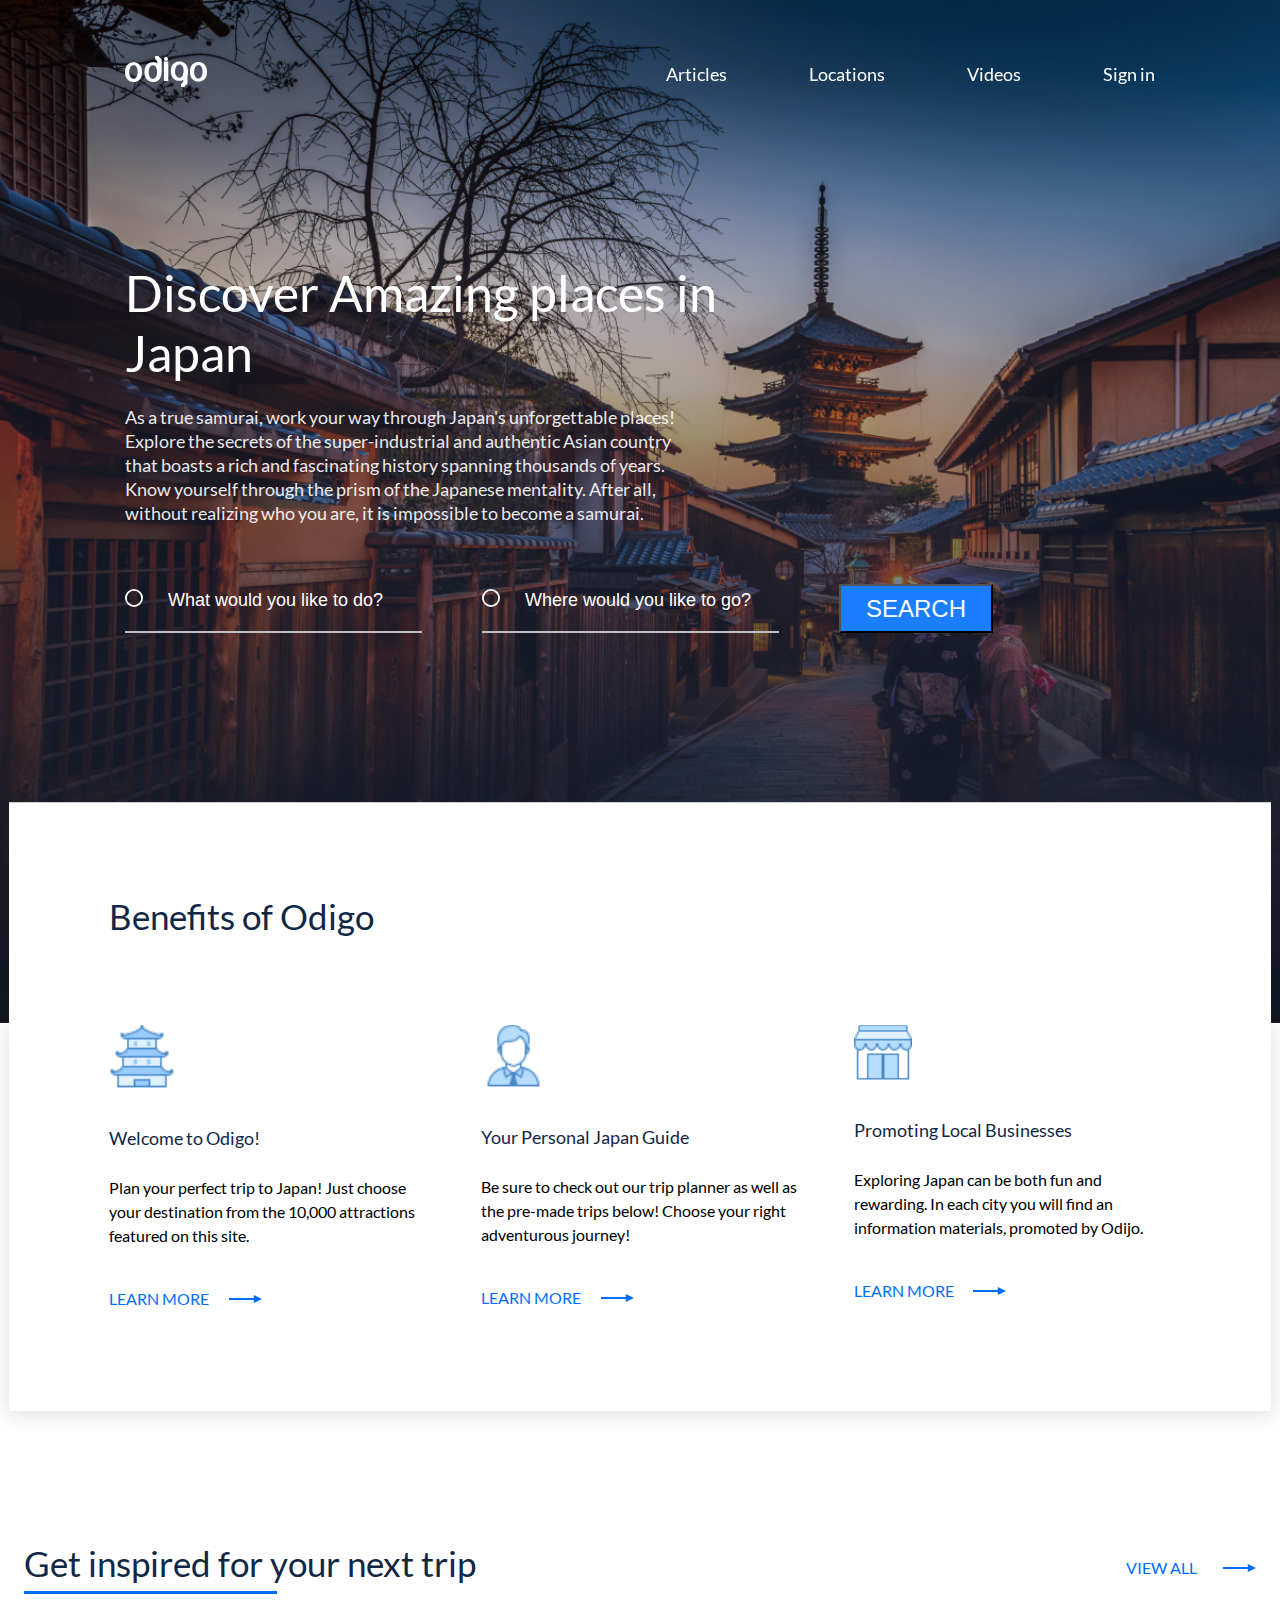
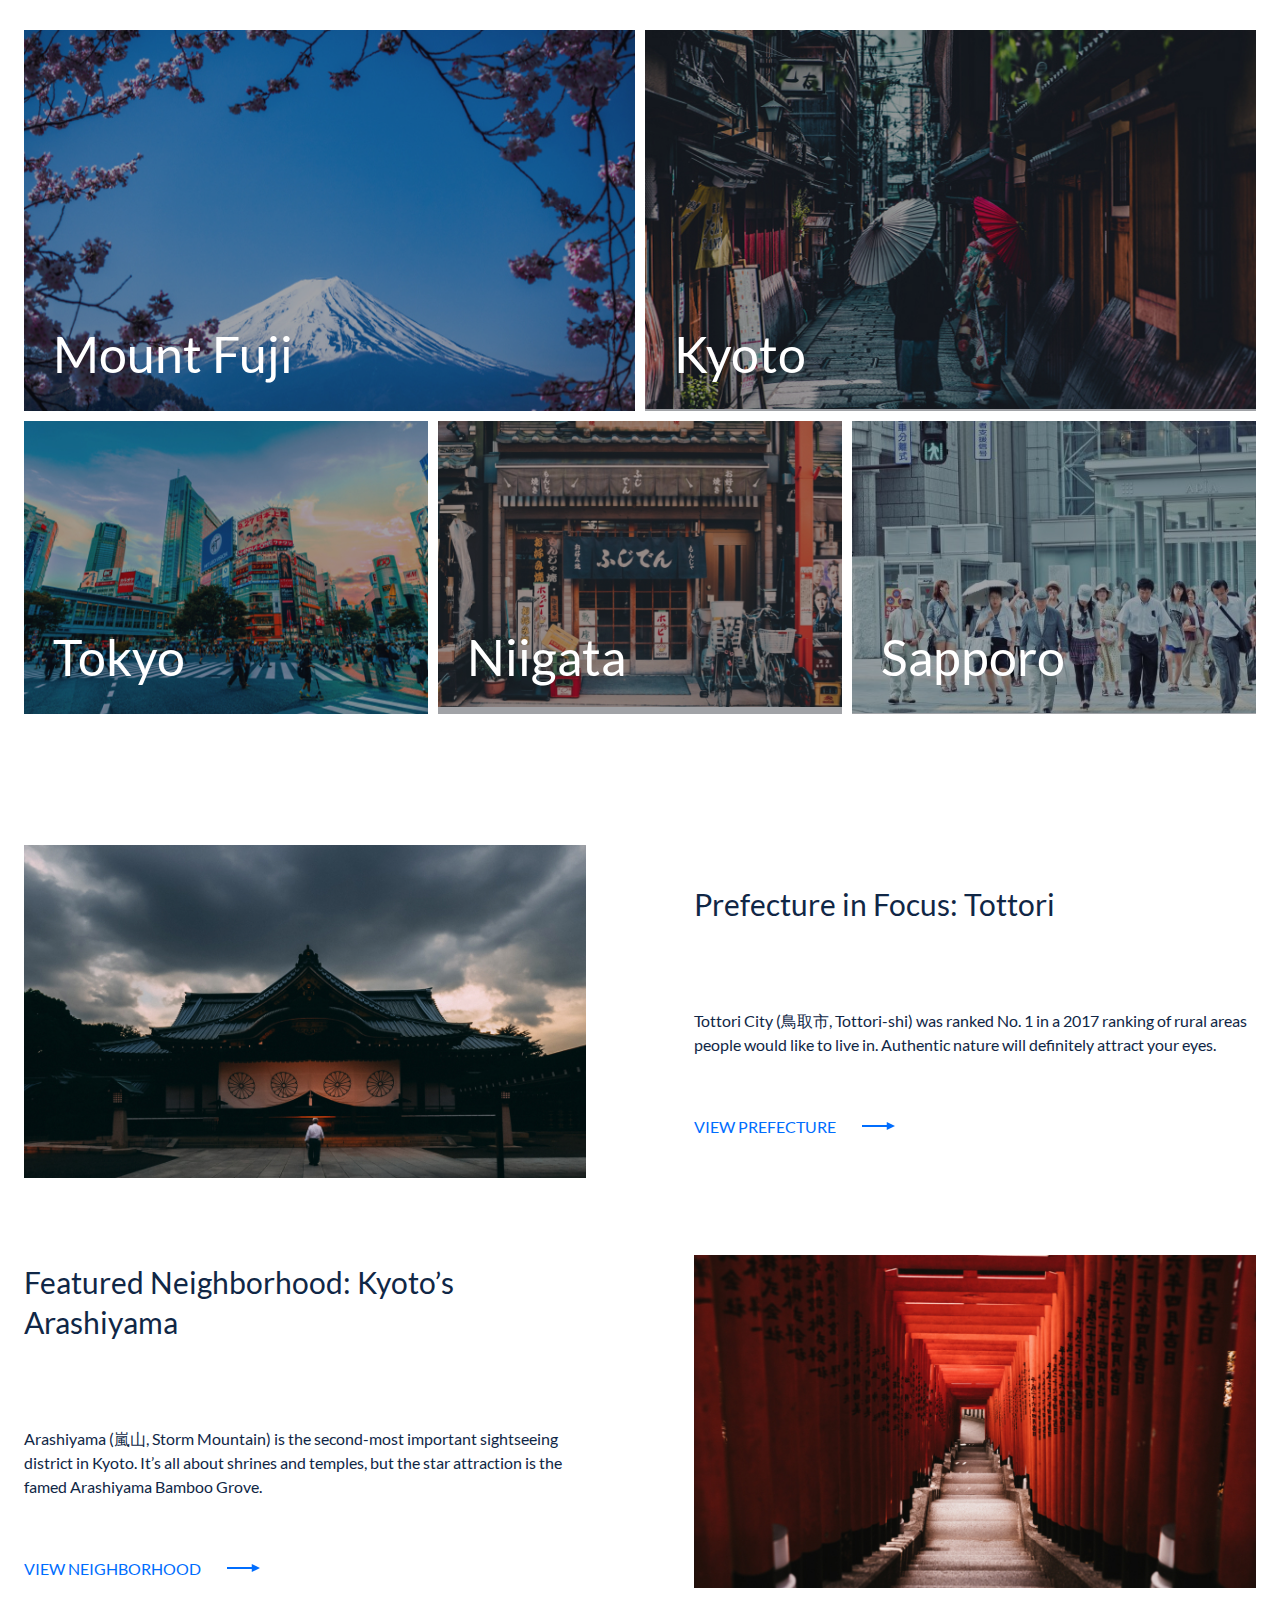
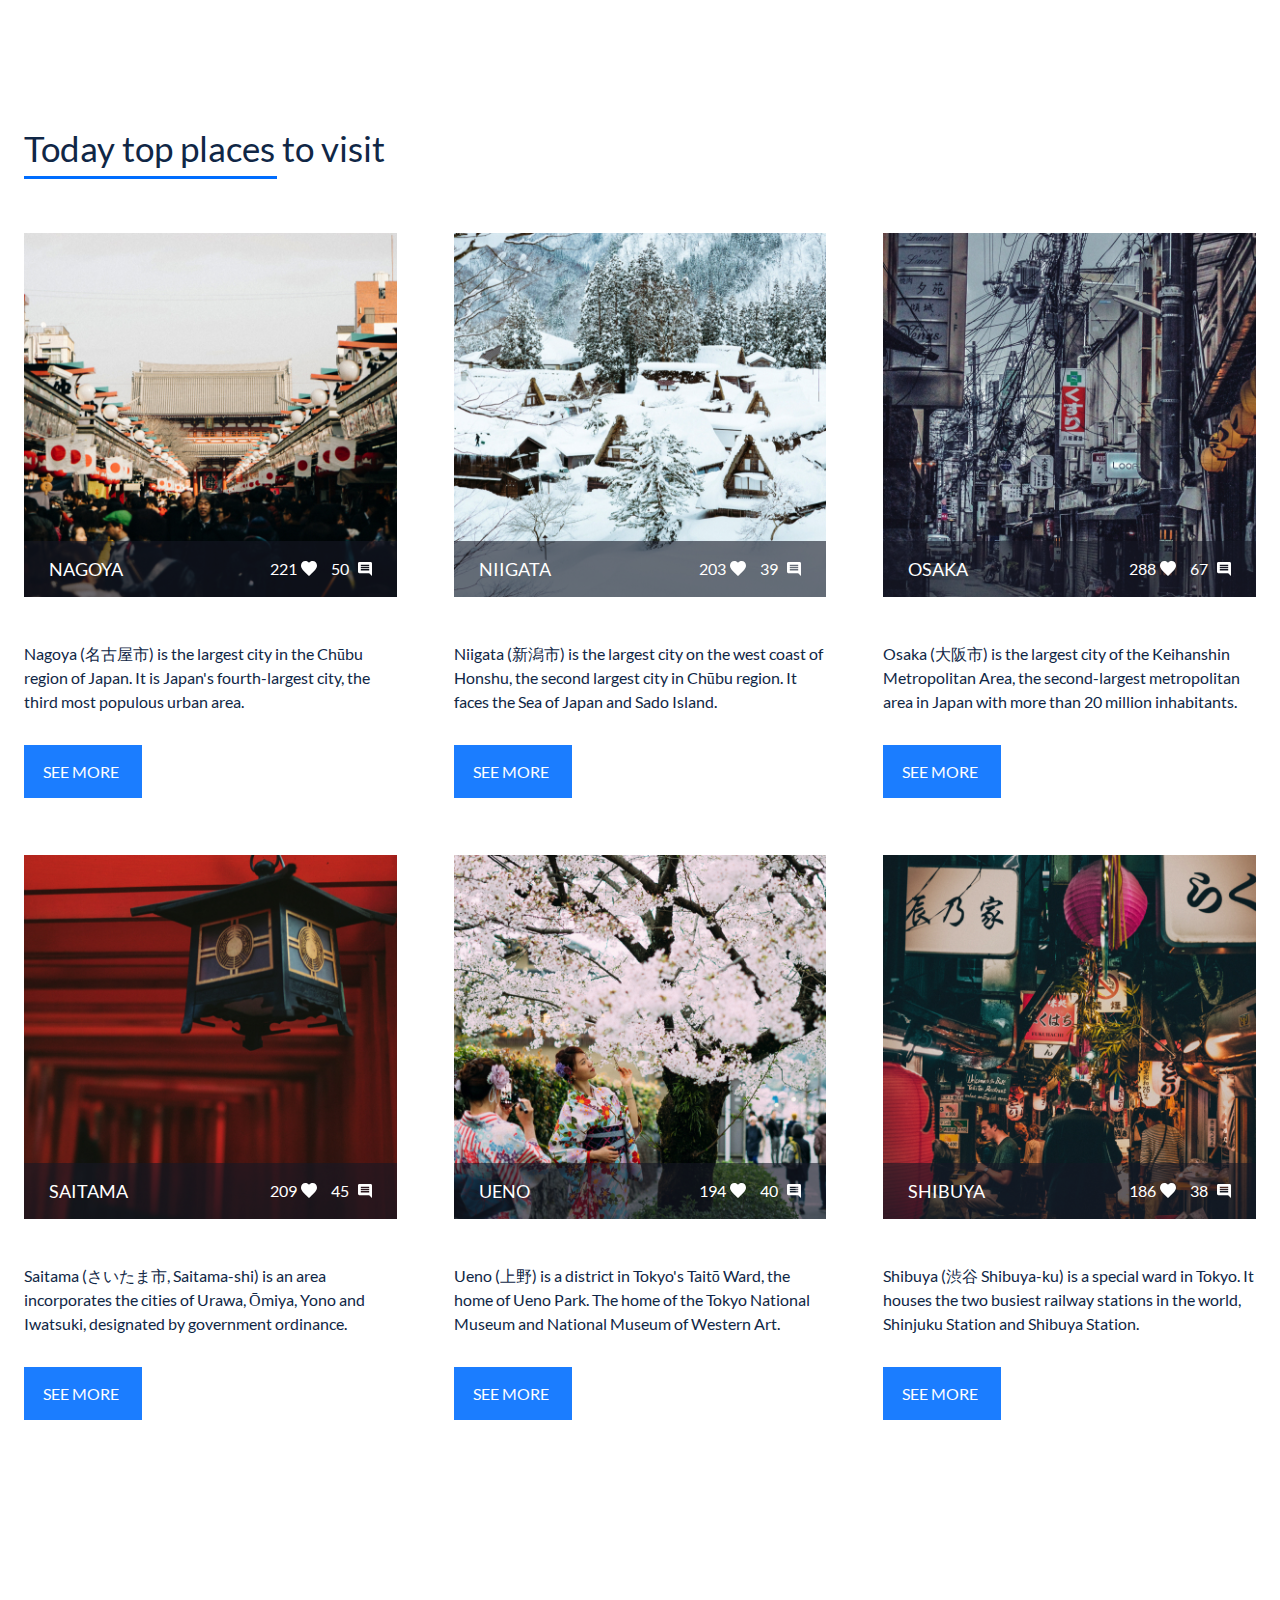
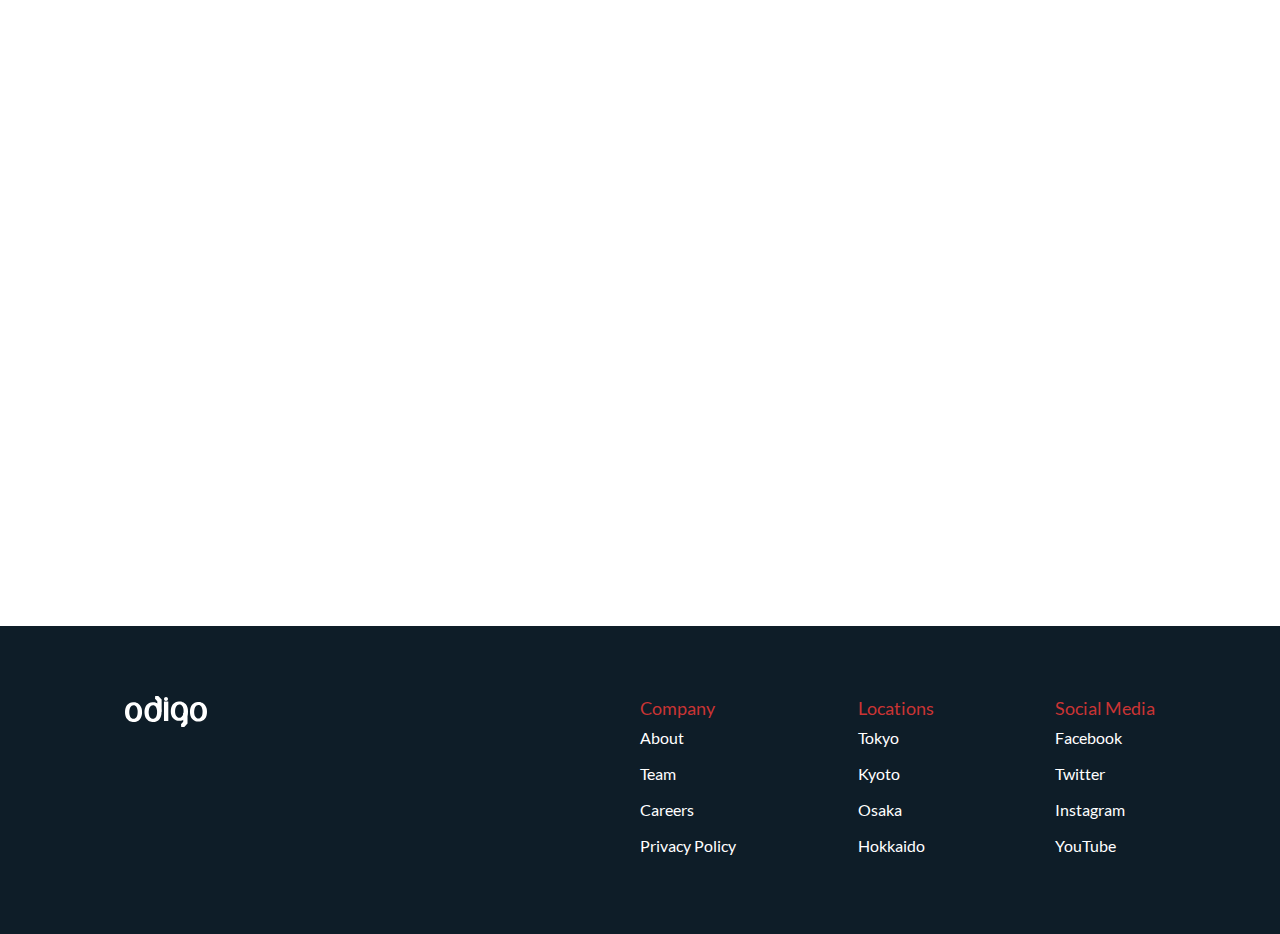
==== commit 08a3aaeb: "responsive" ====
--- a/index.html
+++ b/index.html
@@ -13,7 +13,6 @@
 <body>
     <!-- header start -->
     <header class="header">
-
         <div class="wrapper">
             <div class="header_wrapper">
                 <div class="header-logo">
@@ -36,6 +35,10 @@
                             <a href="#!" class="header_link">Sign in</a>
                         </li>
                     </ul>
+                    <div class="header_nav-close">
+                        <span class="header_nav-close-line"></span>
+                        <span class="header_nav-close-line"></span>
+                    </div>
                 </nav>
                 <div class="header_burger burger">
                     <span class="burger_line burger_line_first"></span>
@@ -82,8 +85,9 @@
                     Benefits of Odigo
                 </h2>
                 <div class="benefits_cards">
+
                     <div class="benefits_card">
-                        <div class="benefits_class-pic">
+                        <div class="benefits_card-pic">
                             <img src="./img/svg/temple.svg" alt="Welcome to Odigo!" class="benefits_card_thumb">
                         </div>
                         <h3 class="benefits_card-title">
@@ -98,29 +102,29 @@
                         </a>
                     </div>
 
-                    <div class="benefit_card">
-                        <div class="benefits_class-pic">
+                    <div class="benefits_card">
+                        <div class="benefits_card-pic">
                             <img src="./img/svg/person.svg" alt="Your Personal Japan Guide" class="benefits_card_thumb">
                         </div>
-                        <h4 class="benefits_card-title">
+                        <h3 class="benefits_card-title">
                             Your Personal Japan Guide
-                        </h4>
+                        </h3>
                         <p class="benefits_card-description">
                             Be sure to check out our trip planner as well as the pre-made trips below! Choose your right
-                            destination on an adventurous journey!
+                            adventurous journey!
                         </p>
                         <a href="#!" class="benefits_card_more">
                             LEARN MORE
                         </a>
                     </div>
-                    <div class="benefit_card">
-                        <div class="benefits_class-pic">
+                    <div class="benefits_card">
+                        <div class="benefits_card-pic">
                             <img src="./img/svg/market.svg" alt="Promoting Local Businesses"
                                 class="benefits_card_thumb">
                         </div>
-                        <h5 class="benefits_card-title">
+                        <h3 class="benefits_card-title">
                             Promoting Local Businesses
-                        </h5>
+                        </h3>
                         <p class="benefits_card-description">
                             Exploring Japan can be both fun and rewarding. In each city you will find an information
                             materials, promoted by Odijo.
@@ -230,7 +234,7 @@
                         </p>
                         <a href="#!" class="tour_more">VIEW NEIGHBORHOOD</a>
                     </div>
-                    <div class="tour_pic">
+                    <div class="tour_pic tour_pic-mob_first">
                         <img src="./img/places/tour_2.jpg" alt="Featured Neighborhood: Kyoto’s Arashiyama"
                             class="tour_thumb">
                     </div>
@@ -299,7 +303,7 @@
                         <p class="top_card-desc">
                             Niigata (新潟市) is the largest city on the west coast of Honshu, the second largest city in
                             Chūbu
-                            region after Nagoya. It faces the Sea of Japan and Sado Island.
+                            region. It faces the Sea of Japan and Sado Island.
                         </p>
                         <a href="#!" class="top_card-more">SEE MORE</a>
                     </div>
--- a/css/style.css
+++ b/css/style.css
@@ -506,16 +506,17 @@
 /* 
   MARGIN RESET */
 
+
 html {
     -webkit-box-sizing: border-box;
-            box-sizing: border-box;
+    box-sizing: border-box;
 }
 
 *,
 *::before,
 *::after {
     -webkit-box-sizing: inherit;
-            box-sizing: inherit;
+    box-sizing: inherit;
 }
 
 body {
@@ -524,15 +525,18 @@
     font-size: 16px;
     line-height: 1.2;
     font-weight: normal;
-    color: #102746
-}
-
-/* WRAPPER */
+    color: #102746;
+}
+
+img {
+    max-width: 100%;
+    height: auto;
+}
+
 .wrapper {
     max-width: 1060px;
     margin: 0 auto;
     padding: 0 15px;
-
 }
 
 .wrapper_full {
@@ -547,7 +551,6 @@
     line-height: 42px;
     position: relative;
     padding-bottom: 10px;
-    /* color: #102746; */
 }
 
 .section-title::after {
@@ -559,12 +562,6 @@
     position: absolute;
     bottom: 0;
     left: 0;
-}
-
-
-.img {
-    max-width: 100%;
-    height: auto;
 }
 
 /* HEADER */
@@ -577,11 +574,12 @@
     transition: 0.3s linear;
     padding-bottom: 20px;
     z-index: 999;
+    margin: 0 auto;
 }
 
 .header_active {
     background: #0E1D28;
-    
+
 }
 
 .header_wrapper {
@@ -590,7 +588,10 @@
     align-items: flex-end;
     justify-content: space-between;
     padding-top: 56px;
-} 
+    margin: 0 auto;
+
+
+}
 
 /* NAV */
 
@@ -624,6 +625,7 @@
     opacity: .75;
 
 }
+
 .header_burger {
     display: none;
     position: relative;
@@ -664,6 +666,7 @@
     background-size: cover;
     padding-top: 263px;
     padding-bottom: 390px;
+    margin: 0 auto;
 
 
 
@@ -701,7 +704,7 @@
 
 .search-form_field {
     width: 297px;
-    background: transparent url(../img/svg/circle-icon.svg) no-repeat left 13px;
+    background: transparent url(../img/svg/circle-icon.svg) no-repeat left 5px;
     background-size: 18px;
     border: 0;
     border-bottom: solid 2px #BFC0C5;
@@ -714,6 +717,7 @@
 }
 
 
+
 .search-form_field::placeholder {
     font-weight: 500;
     font-size: 18px;
@@ -751,7 +755,6 @@
 
 .benefits_wrap {
     max-width: 1262px;
-    /* height: 30vh; */
     background-color: #fff;
     margin: 0 auto;
     box-shadow: 0px 2px 20px rgba(21, 24, 36, 0.15993);
@@ -779,19 +782,16 @@
     grid-template-columns: repeat(3, 1fr);
     column-gap: 55px;
     padding: 0 100px;
-
-
-
 }
 
 .benefits_card {
     grid-column: span 1;
     margin-bottom: 100px;
-}
-
-.benefits_class-pic {
+
+}
+
+.benefits_card-pic {
     min-width: 66px;
-    max-height: 58px;
     margin-bottom: 37px;
 }
 
@@ -804,6 +804,7 @@
     font-size: 18px;
     line-height: 24px;
     margin-bottom: 26px;
+
 }
 
 .benefits_card-description {
@@ -815,7 +816,7 @@
 }
 
 .benefits_card_more {
-    display: inline block;
+    display: inline-block;
     padding-right: 59px;
     font-weight: normal;
     font-size: 16px;
@@ -877,7 +878,8 @@
 .places_cards {
     display: grid;
     grid-template-columns: repeat(6, 1fr);
-    grid-gap: 10px;
+    column-gap: 10px;
+    row-gap: 10px;
 }
 
 .places_card {
@@ -949,26 +951,17 @@
     margin-bottom: 139px;
 }
 
-.wrapper_full {}
-
 .tours_tour {
     display: grid;
     grid-template-columns: repeat(2, 1fr);
     grid-gap: 0 108px;
     align-items: center;
-
-
 }
 
 .tour {
     margin-bottom: 77px;
 }
 
-.tour_pic {}
-
-.tour_thumb {}
-
-.tour_info {}
 
 .tour_title {
     font-weight: 500;
@@ -1018,12 +1011,14 @@
 .top_card {
     display: flex;
     flex-direction: column;
+    grid-column: span 2;
 }
 
 .top_cards {
     display: grid;
-    grid-template-columns: repeat(3, 1fr);
-    grid-gap: 57px;
+    grid-template-columns: repeat(6, 1fr);
+    column-gap: 57px;
+    row-gap: 57px;
     align-items: center;
 }
 
@@ -1116,7 +1111,6 @@
     position: relative;
     max-width: 1440px;
     margin: 0 auto;
-
 }
 
 .video_item {
@@ -1130,7 +1124,7 @@
     left: 0;
     width: 100%;
     height: 100%;
-    padding-bottom: 100px;
+    padding-bottom: 50px;
 }
 
 /* <!-- Videos end -->  */
@@ -1183,6 +1177,277 @@
 }
 
 
-
-
-/* Footer styles end */+/* Footer styles end */
+
+/* Media start */
+@media screen and (max-width: 960px) {
+
+    .benefits {
+        margin-bottom: 75px;
+    }
+
+    .benefits_card {
+        margin-bottom: 60px;
+    }
+
+    .search-form_field {
+        margin-bottom: 25px;
+    }
+
+    .benefits_cards {
+        padding: 0 15px;
+        column-gap: 35px;
+    }
+
+    .benefits_card-title {
+        padding: 0;
+    }
+
+    .benefits_wrap {
+        box-shadow: none;
+    }
+
+    .places_card_size_lg {
+        grid-column: span 6;
+    }
+
+    .places_card_size_sm {
+        grid-column: span 6;
+    }
+
+    .top_cards {
+        row-gap: 55px;
+    }
+
+    .top_card {
+        grid-column: span 3;
+    }
+
+    .footer {
+        padding: 60px 0;
+    }
+
+    .top_card-pic {
+        margin-bottom: 25px;
+    }
+
+}
+
+@media screen and (max-width: 767px) {
+
+    .section-title {
+        margin-bottom: 20px;
+    }
+
+
+    .header_burger {
+        display: block;
+    }
+
+    .header_nav {
+        width: 100%;
+        height: 100%;
+        top: 0;
+        left: 0;
+        background-color: #000000;
+        position: fixed;
+        z-index: 10;
+        padding: 75px;
+        transform: translateX(100%);
+        transition: .2s all linear;
+
+    }
+
+    .header_nav_active {
+        transform: translateX(0);
+    }
+
+    .header_item {
+        width: 100%;
+        margin-right: 0;
+    }
+
+    .header_item:last-child {
+        margin-bottom: 0;
+    }
+
+    .header_link {
+        font-size: 36px;
+        line-height: 48px;
+        margin-bottom: 30px;
+
+    }
+
+    .header_nav-close {
+        width: 40px;
+        height: 40px;
+        position: absolute;
+        top: 20px;
+        right: 20px;
+        z-index: 11;
+    }
+
+    .header_nav-close-line {
+        display: block;
+        width: 100%;
+        height: 2px;
+        background-color: #fff;
+        position: absolute;
+        top: 50%;
+
+    }
+
+    .header_nav-close-line:first-child {
+        transform: translateY(-50%) rotate(45deg);
+    }
+
+    .header_nav-close-line:last-child {
+        transform: translateY(-50%) rotate(-45deg);
+    }
+
+    .intro {
+        padding-top: 150px;
+    }
+
+    .intro_title {
+        font-size: 30px;
+        line-height: 48px;
+    }
+
+    .intro_subtitle {
+        font-size: 16px;
+    }
+
+    .search-form_field {
+        width: 100%;
+        margin-right: 0;
+    }
+
+    .search-form_submit {
+        width: 100%;
+    }
+
+    .benefits {
+        margin-bottom: 36px;
+    }
+
+    .benefits_card {
+        grid-column: span 3;
+        margin-bottom: 40px;
+    }
+
+
+    .benefits_card-pic {
+        margin-bottom: 0;
+    }
+
+
+    .header_link {
+        font-size: 24px;
+    }
+
+    .benefits_card-title {
+        margin-bottom: 12px;
+    }
+
+    .benefits_card-description {
+        margin-bottom: 20px;
+    }
+
+    .places {
+        margin-bottom: 76px;
+    }
+
+    .places_card-title {
+        font-size: 32px;
+    }
+
+    .tour_info {
+        grid-column: span 2;
+
+    }
+
+    .tour_pic {
+        margin-bottom: 12px;
+    }
+
+    .tour_pic,
+    .tours_info {
+        grid-column: span 2;
+    }
+
+    .tour_pic-mob_first {
+        grid-row-start: -1;
+    }
+
+    .tour_title {
+        margin-bottom: 30px;
+    }
+
+    .tour_desc {
+        margin-bottom: 30px;
+    }
+
+    .tours {
+        margin-bottom: 76px;
+    }
+
+    .top_card {
+        grid-column: span 6;
+
+    }
+
+    .top_card-desc {
+        margin-bottom: 15px;
+    }
+
+    .top_card-stats {
+        max-width: 386px;
+
+    }
+
+    .top {
+        margin-bottom: 50px;
+    }
+
+    .video_element {
+        padding-bottom: 20px;
+    }
+
+    .footer_logo {
+        padding-bottom: 15px;
+    }
+
+    .footer_menu-title {
+        font-size: 15px;
+    }
+
+    .footer_menu-link {
+        font-size: 12px;
+
+    }
+
+    .footer_nav {
+        width: 100%;
+    }
+}
+
+
+@media screen and (max-width: 500px) {
+
+    .header_nav {
+        padding: 75px 30px;
+    }
+
+    .benefits_title {
+        padding: 75px 15px
+    }
+
+    .benefits_card-pic {
+        padding-bottom: 20px;
+    }
+
+
+}
+
+/* Media end */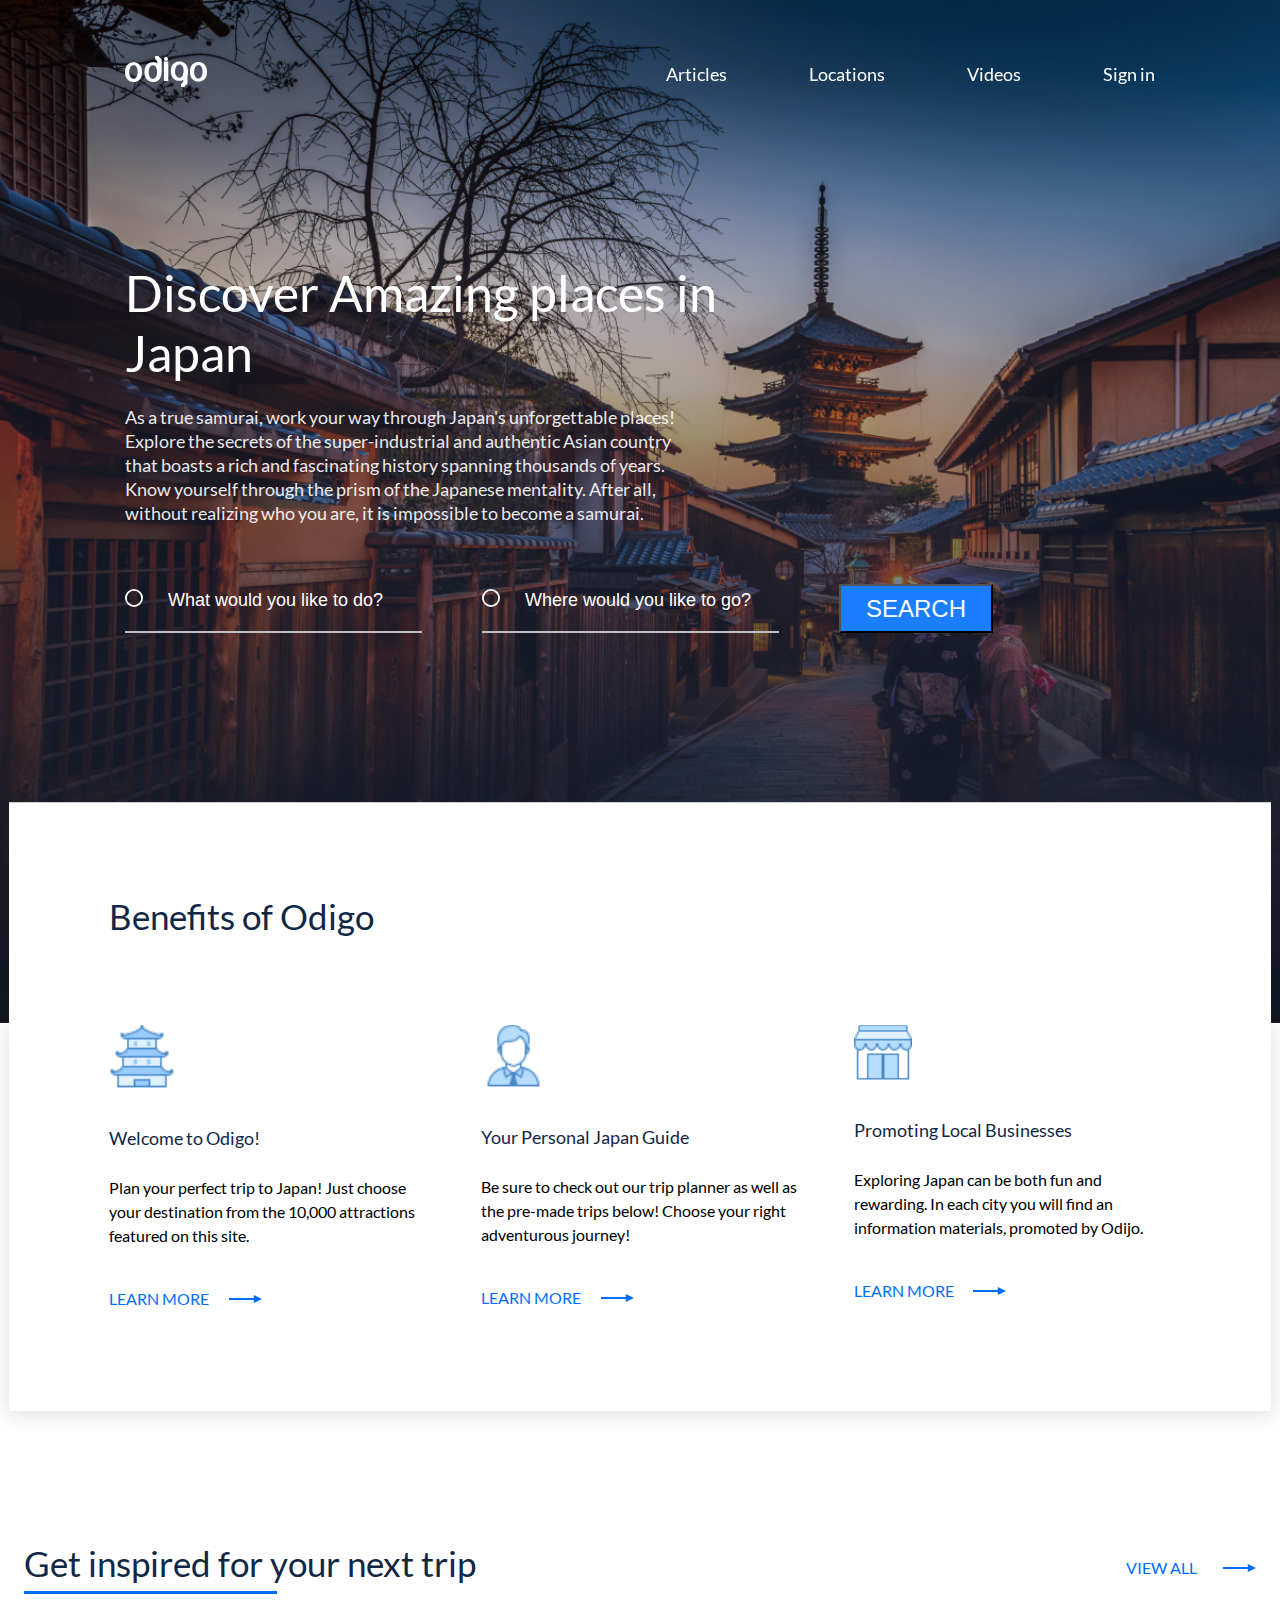
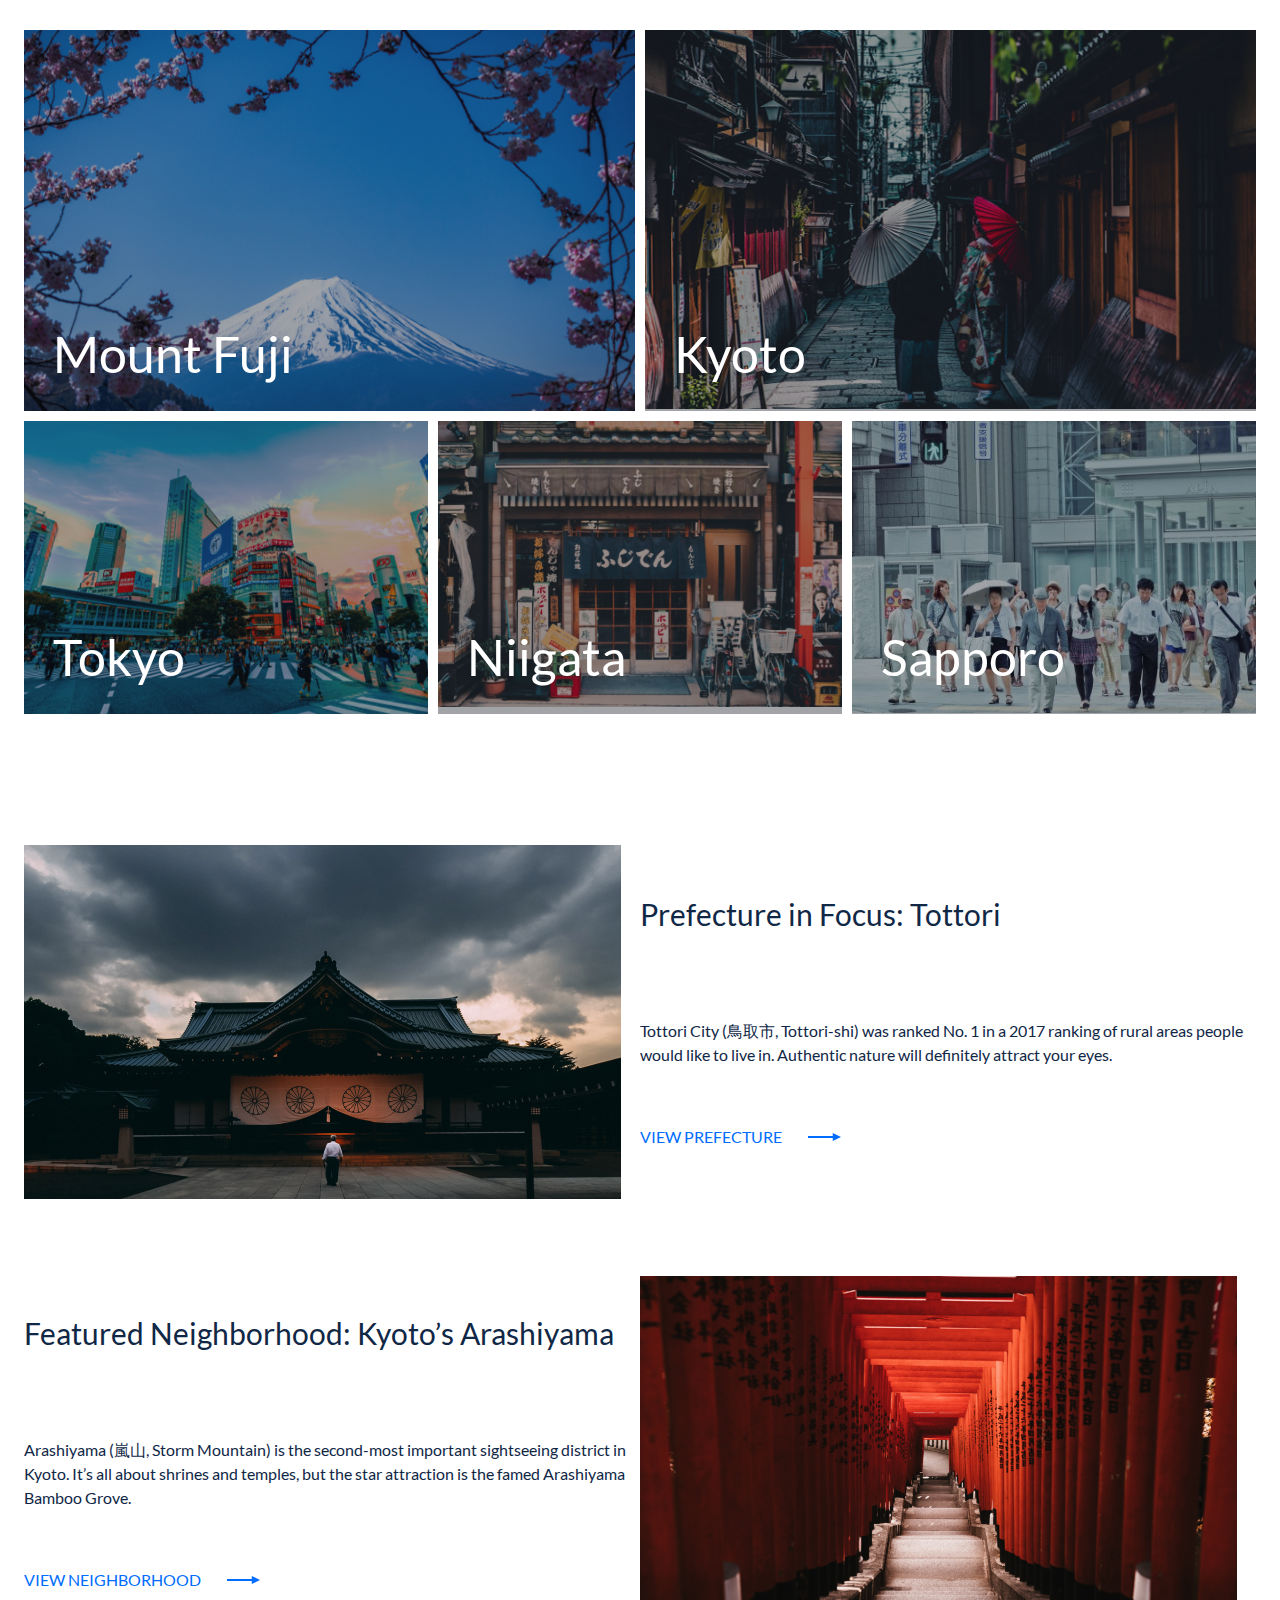
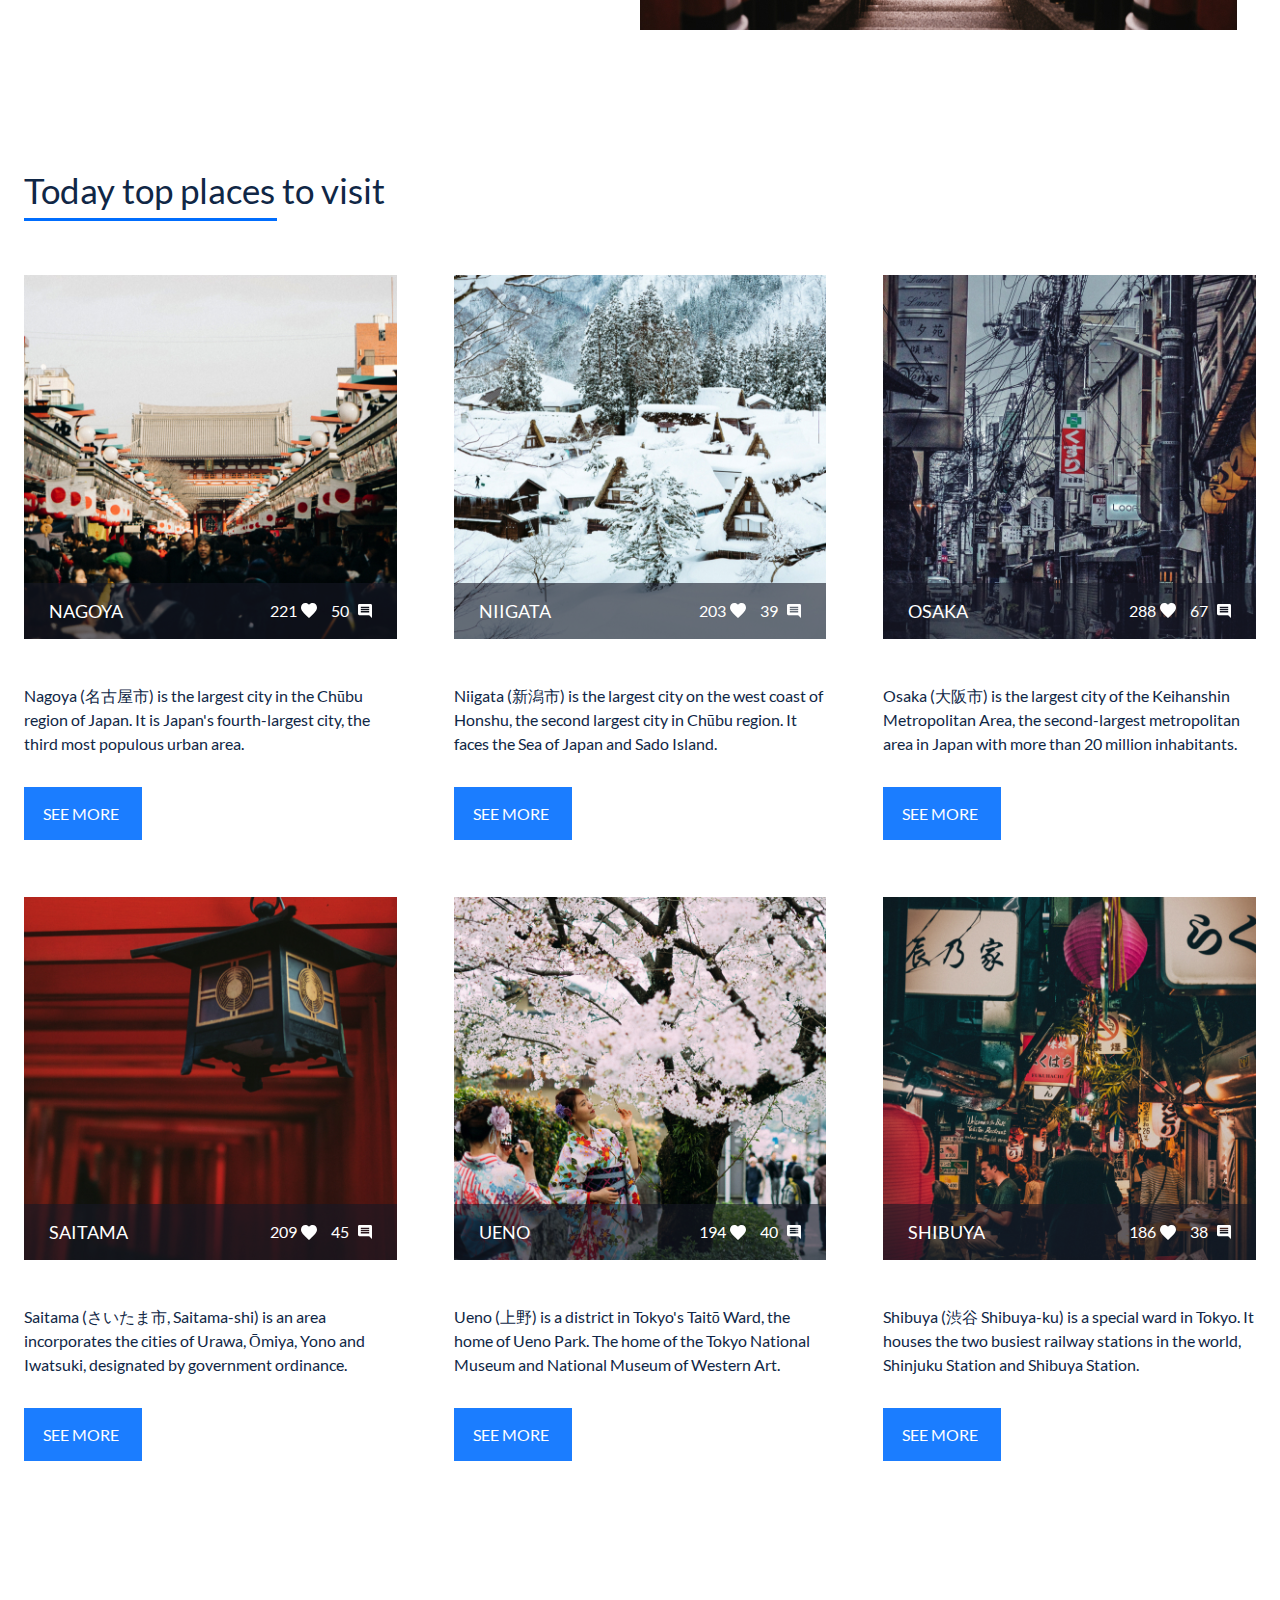
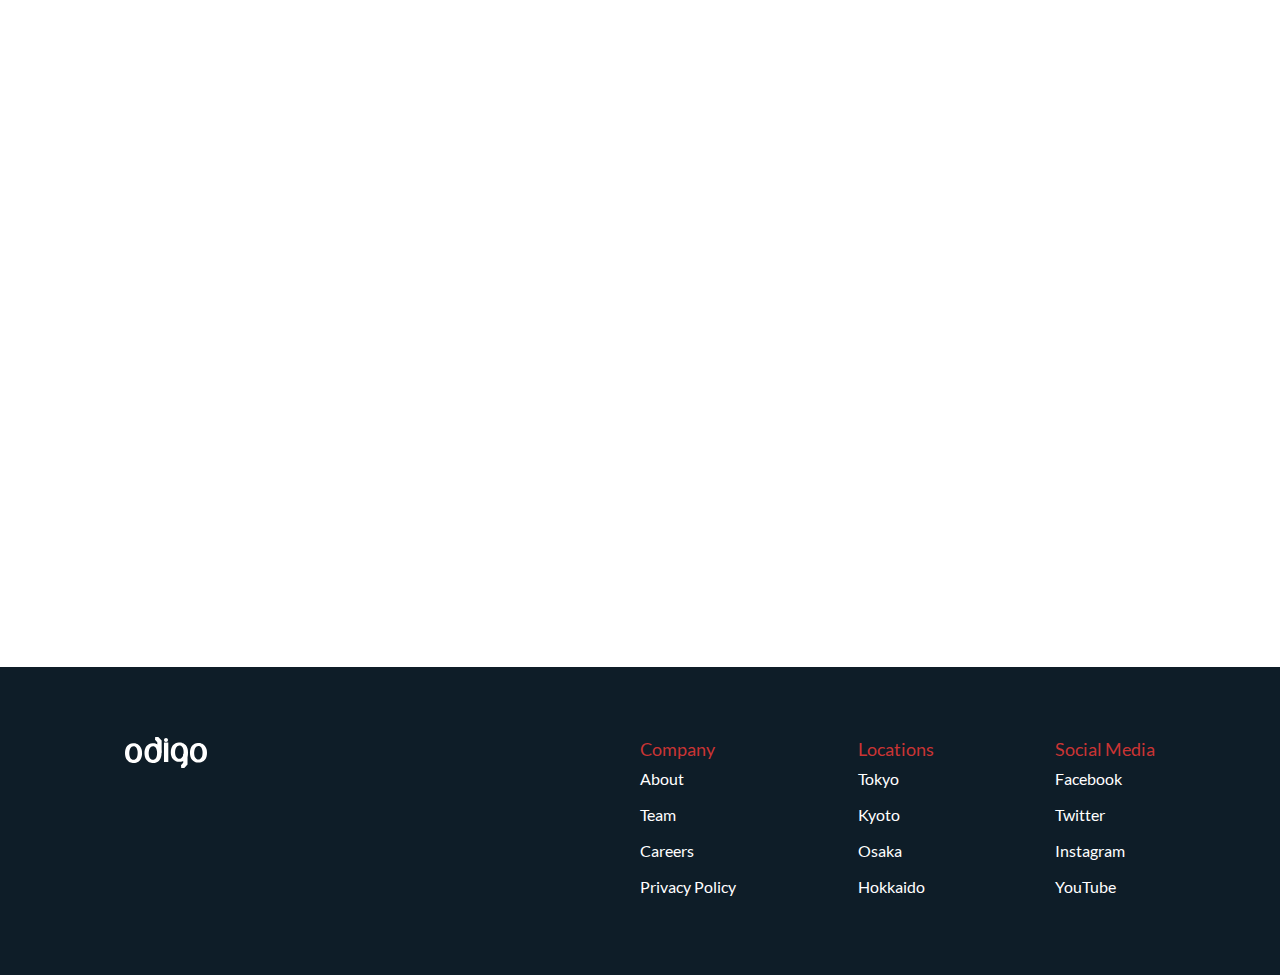
==== commit 54254cbb: "final" ====
--- a/index.html
+++ b/index.html
@@ -1,518 +1 @@
-<!DOCTYPE html>
-<html lang="en">
-
-<head>
-    <meta charset="UTF-8">
-    <meta name="viewport" content="width=device-width, initial-scale=1.0">
-
-    <title>Discover Amazing places in Japan</title>
-    <link rel="stylesheet" href="./css/style.css">
-
-</head>
-
-<body>
-    <!-- header start -->
-    <header class="header">
-        <div class="wrapper">
-            <div class="header_wrapper">
-                <div class="header-logo">
-                    <a href="/" class="header_logo-link">
-                        <img src="./img/svg/odigo-logo.svg" alt="Discover Amazing places in Japan"
-                            class="header_logo-pic"></a>
-                </div>
-                <nav class="header_nav">
-                    <ul class="header_list">
-                        <li class="header_item">
-                            <a href="#!" class="header_link">Articles</a>
-                        </li>
-                        <li class="header_item">
-                            <a href="#!" class="header_link">Locations</a>
-                        </li>
-                        <li class="header_item">
-                            <a href="#!" class="header_link">Videos</a>
-                        </li>
-                        <li class="header_item">
-                            <a href="#!" class="header_link">Sign in</a>
-                        </li>
-                    </ul>
-                    <div class="header_nav-close">
-                        <span class="header_nav-close-line"></span>
-                        <span class="header_nav-close-line"></span>
-                    </div>
-                </nav>
-                <div class="header_burger burger">
-                    <span class="burger_line burger_line_first"></span>
-                    <span class="burger_line burger_line_second"></span>
-                    <span class="burger_line burger_line_third"></span>
-                </div>
-            </div>
-        </div>
-    </header>
-    <!-- header end -->
-
-    <main class="main">
-        <!-- intro start -->
-        <section class="intro">
-            <div class="wrapper">
-                <h1 class="intro_title">Discover Amazing places in Japan</h1>
-                <p class="intro_subtitle">As a true samurai, work your way through Japan's unforgettable places! Explore
-                    the secrets of the super-industrial and authentic Asian country that boasts a rich and fascinating
-                    history spanning thousands of years. Know yourself through the prism of the Japanese mentality.
-                    After all, without realizing who you are, it is impossible to become a samurai.
-                </p>
-
-                <form class="search-form">
-                    <fieldset class="serch-form_wrap">
-                        <p class="search-form_info">
-                            <input type="text" name="user-like-to-do" class="search-form_field"
-                                placeholder="What would you like to do?">
-                            <input type="text" name="user-like-to-go" class="search-form_field"
-                                placeholder="Where would you like to go?">
-                            <button type="submit" class="search-form_submit">SEARCH</button>
-                        </p>
-
-                    </fieldset>
-                </form>
-
-            </div>
-        </section>
-        <!-- intro end -->
-
-        <!-- benefits start -->
-        <section class="benefits">
-            <div class="benefits_wrap">
-                <h2 class="benefits_title">
-                    Benefits of Odigo
-                </h2>
-                <div class="benefits_cards">
-
-                    <div class="benefits_card">
-                        <div class="benefits_card-pic">
-                            <img src="./img/svg/temple.svg" alt="Welcome to Odigo!" class="benefits_card_thumb">
-                        </div>
-                        <h3 class="benefits_card-title">
-                            Welcome to Odigo!
-                        </h3>
-                        <p class="benefits_card-description">
-                            Plan your perfect trip to Japan! Just choose your destination from the 10,000 attractions
-                            featured on this site.
-                        </p>
-                        <a href="#!" class="benefits_card_more">
-                            LEARN MORE
-                        </a>
-                    </div>
-
-                    <div class="benefits_card">
-                        <div class="benefits_card-pic">
-                            <img src="./img/svg/person.svg" alt="Your Personal Japan Guide" class="benefits_card_thumb">
-                        </div>
-                        <h3 class="benefits_card-title">
-                            Your Personal Japan Guide
-                        </h3>
-                        <p class="benefits_card-description">
-                            Be sure to check out our trip planner as well as the pre-made trips below! Choose your right
-                            adventurous journey!
-                        </p>
-                        <a href="#!" class="benefits_card_more">
-                            LEARN MORE
-                        </a>
-                    </div>
-                    <div class="benefits_card">
-                        <div class="benefits_card-pic">
-                            <img src="./img/svg/market.svg" alt="Promoting Local Businesses"
-                                class="benefits_card_thumb">
-                        </div>
-                        <h3 class="benefits_card-title">
-                            Promoting Local Businesses
-                        </h3>
-                        <p class="benefits_card-description">
-                            Exploring Japan can be both fun and rewarding. In each city you will find an information
-                            materials, promoted by Odijo.
-                        </p>
-                        <a href="#!" class="benefits_card_more">
-                            LEARN MORE
-                        </a>
-                    </div>
-                </div>
-            </div>
-        </section>
-        <!-- benefits end -->
-
-
-        <!-- places start -->
-
-        <section class="places">
-            <div class="wrapper_full">
-                <div class="places_caption">
-                    <h2 class="places_title section-title">
-                        Get inspired for your next trip
-                    </h2>
-                    <a href="" class="places_view-all">VIEW ALL</a>
-                </div>
-
-                <div class="places_cards">
-                    <figure class="places_card places_card_size_lg">
-                        <img src="./img/places/Mount_Fuji.jpg" alt="Mount Fuji" class="places_card-pic">
-                        <figcaption class="places_card-title">
-                            Mount Fuji
-                        </figcaption>
-                        <a href="#!" class="places_card-link"></a>
-
-                    </figure>
-
-                    <figure class="places_card places_card_size_lg">
-                        <img src="./img/places/Kyoto.jpg" alt="Kyoto" class="places_card-pic">
-                        <figcaption class="places_card-title">
-                            Kyoto
-                        </figcaption>
-                        <a href="#!" class="places_card-link"></a>
-                    </figure>
-
-                    <figure class="places_card places_card_size_sm">
-                        <img src="./img/places/Tokyo.jpg" alt="Tokyo" class="places_card-pic">
-                        <figcaption class="places_card-title">
-                            Tokyo
-                        </figcaption>
-                        <a href="#!" class="places_card-link"></a>
-                    </figure>
-
-                    <figure class="places_card places_card_size_sm">
-                        <img src="./img/places/Niigata.jpg" alt="Niigata" class="places_card-pic">
-                        <figcaption class="places_card-title">
-                            Niigata
-                        </figcaption>
-                        <a href="#!" class="places_card-link"></a>
-                    </figure>
-
-                    <figure class="places_card places_card_size_sm">
-                        <img src="./img/places/Sapporo.jpg" alt="Sapporo" class="places_card-pic">
-                        <figcaption class="places_card-title">
-                            Sapporo
-                        </figcaption>
-                        <a href="#!" class="places_card-link"></a>
-                    </figure>
-
-                </div>
-
-            </div>
-
-        </section>
-        <!-- places end -->
-
-
-
-        <!-- tours start -->
-        <div class="tours">
-            <div class="wrapper_full">
-                <div class="tours_tour tour">
-                    <div class="tour_pic">
-                        <img src="./img/places/tour_1.jpg" alt="Prefecture-in-Focus:Tottori" class="tour_thumb">
-                    </div>
-                    <div class="tour_info">
-                        <h3 class="tour_title">
-                            Prefecture in Focus: Tottori
-                        </h3>
-                        <p class="tour_desc">
-                            Tottori City (鳥取市, Tottori-shi) was ranked No. 1 in a 2017 ranking of rural areas people
-                            would like to live in.
-                            Authentic nature
-                            will definitely attract your eyes.
-                        </p>
-                        <a href="#!" class="tour_more">VIEW PREFECTURE</a>
-                    </div>
-                </div>
-
-                <div class="tours_tour tour">
-                    <div class="tour_info">
-                        <h3 class="tour_title">
-                            Featured Neighborhood: Kyoto’s Arashiyama
-                        </h3>
-                        <p class="tour_desc">
-                            Arashiyama (嵐山, Storm Mountain) is the second-most important sightseeing district in Kyoto.
-                            It’s all about
-                            shrines and temples, but the star attraction is the famed Arashiyama Bamboo Grove.
-                        </p>
-                        <a href="#!" class="tour_more">VIEW NEIGHBORHOOD</a>
-                    </div>
-                    <div class="tour_pic tour_pic-mob_first">
-                        <img src="./img/places/tour_2.jpg" alt="Featured Neighborhood: Kyoto’s Arashiyama"
-                            class="tour_thumb">
-                    </div>
-
-                </div>
-            </div>
-        </div>
-
-        <!-- Top places start -->
-        <section class="top">
-            <div class="wrapper_full">
-                <h2 class="top_title section-title">
-                    Today top places to visit
-                </h2>
-
-                <!-- NAGOYA -->
-
-                <div class="top_cards">
-                    <div class="top_card">
-                        <div class="top_card-pic">
-                            <img src="./img/places/top_pic-1.jpg" alt="NAGOYA" class="top_card-thumb">
-                            <div class="top_card-stats">
-                                <h3 class="top_card-title">
-                                    NAGOYA
-                                </h3>
-                                <div class="top_card-likes">
-                                    <span class="top_card-likes-value">
-                                        221
-                                    </span>
-                                </div>
-                                <div class="top_card-comments">
-                                    <span class="top_card-comments-value">
-                                        50
-                                    </span>
-                                </div>
-                            </div>
-                        </div>
-                        <p class="top_card-desc">
-                            Nagoya (名古屋市) is the largest city in the Chūbu region of Japan. It is Japan's fourth-largest
-                            city, the third most populous urban area.
-                        </p>
-                        <a href="#!" class="top_card-more">SEE MORE</a>
-                    </div>
-
-                    <!-- NIIGATA -->
-
-                    <div class="top_card">
-                        <div class="top_card-pic">
-                            <img src="./img/places/top_pic-2.jpg" alt="NIIGATA" class="top_card-thumb">
-                            <div class="top_card-stats">
-                                <h3 class="top_card-title">
-                                    NIIGATA
-                                </h3>
-                                <div class="top_card-likes">
-                                    <span class="top_card-likes-value">
-                                        203
-                                    </span>
-                                </div>
-                                <div class="top_card-comments">
-                                    <span class="top_card-comments-value">
-                                        39
-                                    </span>
-                                </div>
-                            </div>
-                        </div>
-                        <p class="top_card-desc">
-                            Niigata (新潟市) is the largest city on the west coast of Honshu, the second largest city in
-                            Chūbu
-                            region. It faces the Sea of Japan and Sado Island.
-                        </p>
-                        <a href="#!" class="top_card-more">SEE MORE</a>
-                    </div>
-
-                    <!-- OSAKA -->
-
-                    <div class="top_card">
-                        <div class="top_card-pic">
-                            <img src="./img/places/top_pic-3.jpg" alt="OSAKA" class="top_card-thumb">
-                            <div class="top_card-stats">
-                                <h3 class="top_card-title">
-                                    OSAKA
-                                </h3>
-                                <div class="top_card-likes">
-                                    <span class="top_card-likes-value">
-                                        288
-                                    </span>
-                                </div>
-                                <div class="top_card-comments">
-                                    <span class="top_card-comments-value">
-                                        67
-                                    </span>
-                                </div>
-                            </div>
-                        </div>
-                        <p class="top_card-desc">
-                            Osaka (大阪市) is the largest city of the Keihanshin Metropolitan Area, the second-largest
-                            metropolitan area
-                            in Japan with more than 20 million inhabitants.
-                        </p>
-                        <a href="#!" class="top_card-more">SEE MORE</a>
-                    </div>
-
-                    <!-- SAITAMA -->
-
-                    <div class="top_card">
-                        <div class="top_card-pic">
-                            <img src="./img/places/top_pic-4.jpg" alt="SAITAMA" class="top_card-thumb">
-                            <div class="top_card-stats">
-                                <h3 class="top_card-title">
-                                    SAITAMA
-                                </h3>
-                                <div class="top_card-likes">
-                                    <span class="top_card-likes-value">
-                                        209
-                                    </span>
-                                </div>
-                                <div class="top_card-comments">
-                                    <span class="top_card-comments-value">
-                                        45
-                                    </span>
-                                </div>
-                            </div>
-                        </div>
-                        <p class="top_card-desc">
-                            Saitama (さいたま市, Saitama-shi) is an area incorporates the cities of Urawa, Ōmiya, Yono and
-                            Iwatsuki, designated by government ordinance.
-                        </p>
-                        <a href="#!" class="top_card-more">SEE MORE</a>
-                    </div>
-
-                    <!-- UENO -->
-
-                    <div class="top_card">
-                        <div class="top_card-pic">
-                            <img src="./img/places/top_pic-5.jpg" alt="UENO" class="top_card-thumb">
-                            <div class="top_card-stats">
-                                <h3 class="top_card-title">
-                                    UENO
-                                </h3>
-                                <div class="top_card-likes">
-                                    <span class="top_card-likes-value">
-                                        194
-                                    </span>
-                                </div>
-                                <div class="top_card-comments">
-                                    <span class="top_card-comments-value">
-                                        40
-                                    </span>
-                                </div>
-                            </div>
-                        </div>
-                        <p class="top_card-desc">
-                            Ueno (上野) is a district in Tokyo's Taitō Ward, the home of Ueno Park. The home of the Tokyo
-                            National Museum and National Museum of Western Art.
-                        </p>
-                        <a href="#!" class="top_card-more">SEE MORE</a>
-                    </div>
-
-                    <!-- SHIBUYA -->
-
-                    <div class="top_card">
-                        <div class="top_card-pic">
-                            <img src="./img/places/top_pic-6.jpg" alt="SHIBUYA" class="top_card-thumb">
-                            <div class="top_card-stats">
-                                <h3 class="top_card-title">
-                                    SHIBUYA
-                                </h3>
-                                <div class="top_card-likes">
-                                    <span class="top_card-likes-value">
-                                        186
-                                    </span>
-                                </div>
-                                <div class="top_card-comments">
-                                    <span class="top_card-comments-value">
-                                        38
-                                    </span>
-                                </div>
-                            </div>
-                        </div>
-                        <p class="top_card-desc">
-                            Shibuya (渋谷 Shibuya-ku) is a special ward in Tokyo. It houses the two busiest railway
-                            stations in the world, Shinjuku Station and Shibuya Station.
-                        </p>
-                        <a href="#!" class="top_card-more">SEE MORE</a>
-                    </div>
-                </div>
-            </div>
-        </section>
-
-        <!-- Top places end -->
-
-        <!-- Videos start -->
-        <div class="videos">
-            <div class="videos_wrapper">
-                <div class="video_item"></div>
-                <iframe class="video_element" src="https://www.youtube.com/embed/00ZXaXIABMY" frameborder="0"
-                    allow="accelerometer; autoplay; clipboard-write; encrypted-media; gyroscope; picture-in-picture"
-                    allowfullscreen></iframe>
-            </div>
-        </div>
-
-        <!-- Videos end -->
-
-    </main>
-
-    <footer class="footer">
-        <div class="wrapper">
-            <div class="footer_item">
-                <div class="footer_logo">
-                    <img src="./img/svg/odigo-logo.svg" alt="Odigo" class="class_pic">
-                </div>
-                <nav class="footer_nav">
-                    <ul class="footer_menu">
-                        <!-- Column 1 -->
-                        <li class="footer_menu-item">
-                            <h3 class="footer_menu-title">
-                                Company
-                            </h3>
-                        </li>
-                        <li class="footer_menu-item">
-                            <a href="#!" class="footer_menu-link">About</a>
-                        </li>
-                        <li class="footer_menu-item">
-                            <a href="#!" class="footer_menu-link">Team</a>
-                        </li>
-                        <li class="footer_menu-item">
-                            <a href="#!" class="footer_menu-link">Careers</a>
-                        </li>
-                        <li class="footer_menu-item">
-                            <a href="#!" class="footer_menu-link">Privacy Policy</a>
-                        </li>
-                        <!-- Column 2 -->
-                    </ul>
-                    <ul class="footer_menu">
-                        <li class="footer_menu-item">
-                            <h3 class="footer_menu-title">
-                                Locations
-                            </h3>
-                        </li>
-                        <li class="footer_menu-item">
-                            <a href="#!" class="footer_menu-link">Tokyo</a>
-                        </li>
-                        <li class="footer_menu-item">
-                            <a href="#!" class="footer_menu-link">Kyoto</a>
-                        </li>
-                        <li class="footer_menu-item">
-                            <a href="#!" class="footer_menu-link">Osaka</a>
-                        </li>
-                        <li class="footer_menu-item">
-                            <a href="#!" class="footer_menu-link">Hokkaido</a>
-                        </li>
-                    </ul>
-                    <!-- Column 3 -->
-                    <ul class="footer_menu">
-                        <li class="footer_menu-item">
-                            <h3 class="footer_menu-title">
-                                Social Media
-                            </h3>
-                        </li>
-                        <li class="footer_menu-item">
-                            <a href="#!" class="footer_menu-link">Facebook</a>
-                        </li>
-                        <li class="footer_menu-item">
-                            <a href="#!" class="footer_menu-link">Twitter</a>
-                        </li>
-                        <li class="footer_menu-item">
-                            <a href="#!" class="footer_menu-link">Instagram</a>
-                        </li>
-                        <li class="footer_menu-item">
-                            <a href="#!" class="footer_menu-link">YouTube</a>
-                        </li>
-                    </ul>
-                </nav>
-
-            </div>
-        </div>
-    </footer>
-    <script src="./js/main.js"></script>
-</body>
-
-</html>+<!DOCTYPE html><html lang="en"><head> <meta charset="UTF-8"> <meta name="viewport" content="width=device-width, initial-scale=1.0"> <title>Discover Amazing places in Japan</title> <link rel="stylesheet" href="./css/style.min.css"></head><body> <header class="header"> <div class="wrapper"> <div class="header_wrapper"> <div class="header-logo"> <a href="/" class="header_logo-link"> <img src="./img/svg/odigo-logo.svg" alt="Discover Amazing places in Japan" class="header_logo-pic"></a> </div><nav class="header_nav"> <ul class="header_list"> <li class="header_item"> <a href="#articles" class="header_link js-scroll">Articles</a> </li><li class="header_item"> <a href="#locations" class="header_link js-scroll">Locations</a> </li><li class="header_item"> <a href="#videos" class="header_link js-scroll">Videos</a> </li><li class="header_item"> <a href="#sign-in" class="header_link js-scroll">Sign in</a> </li></ul> <div class="header_nav-close"> <span class="header_nav-close-line"></span> <span class="header_nav-close-line"></span> </div></nav> <div class="header_burger burger"> <span class="burger_line burger_line_first"></span> <span class="burger_line burger_line_second"></span> <span class="burger_line burger_line_third"></span> </div></div></div></header> <main class="main"> <section class="intro" id="sign-in"> <div class="wrapper"> <h1 class="intro_title">Discover Amazing places in Japan</h1> <p class="intro_subtitle">As a true samurai, work your way through Japan's unforgettable places! Explore the secrets of the super-industrial and authentic Asian country that boasts a rich and fascinating history spanning thousands of years. Know yourself through the prism of the Japanese mentality. After all, without realizing who you are, it is impossible to become a samurai. </p><form class="search-form"> <fieldset class="serch-form_wrap"> <p class="search-form_info"> <input type="text" name="user-like-to-do" class="search-form_field" placeholder="What would you like to do?"> <input type="text" name="user-like-to-go" class="search-form_field" placeholder="Where would you like to go?"> <button type="submit" class="search-form_submit">SEARCH</button> </p></fieldset> </form> </div></section> <section class="benefits"> <div class="benefits_wrap"> <h2 class="benefits_title"> Benefits of Odigo </h2> <div class="benefits_cards"> <div class="benefits_card"> <div class="benefits_card-pic"> <img src="./img/svg/temple.svg" alt="Welcome to Odigo!" class="benefits_card_thumb"> </div><h3 class="benefits_card-title"> Welcome to Odigo! </h3> <p class="benefits_card-description"> Plan your perfect trip to Japan! Just choose your destination from the 10,000 attractions featured on this site. </p><a href="#!" class="benefits_card_more"> LEARN MORE </a> </div><div class="benefits_card"> <div class="benefits_card-pic"> <img src="./img/svg/person.svg" alt="Your Personal Japan Guide" class="benefits_card_thumb"> </div><h3 class="benefits_card-title"> Your Personal Japan Guide </h3> <p class="benefits_card-description"> Be sure to check out our trip planner as well as the pre-made trips below! Choose your right adventurous journey! </p><a href="#!" class="benefits_card_more"> LEARN MORE </a> </div><div class="benefits_card"> <div class="benefits_card-pic"> <img src="./img/svg/market.svg" alt="Promoting Local Businesses" class="benefits_card_thumb"> </div><h3 class="benefits_card-title"> Promoting Local Businesses </h3> <p class="benefits_card-description"> Exploring Japan can be both fun and rewarding. In each city you will find an information materials, promoted by Odijo. </p><a href="#!" class="benefits_card_more"> LEARN MORE </a> </div></div></div></section> <section class="places"> <div class="wrapper_full"> <div class="places_caption"> <h2 class="places_title section-title"> Get inspired for your next trip </h2> <a href="" class="places_view-all">VIEW ALL</a> </div><div class="places_cards"> <div class="places_card places_card_size_lg"> <img src="./img/places/Mount_Fuji.jpg" alt="Mount Fuji" class="places_card-pic"> <h3 class="places_card-title"> Mount Fuji </h3> <a href="#!" class="places_card-link"></a> </div><div class="places_card places_card_size_lg"> <img src="./img/places/Kyoto.jpg" alt="Kyoto" class="places_card-pic"> <h3 class="places_card-title"> Kyoto </h3> <a href="#!" class="places_card-link"></a> </div><div class="places_card places_card_size_sm"> <img src="./img/places/Tokyo.jpg" alt="Tokyo" class="places_card-pic"> <h3 class="places_card-title"> Tokyo </h3> <a href="#!" class="places_card-link"></a> </div><div class="places_card places_card_size_sm"> <img src="./img/places/Niigata.jpg" alt="Niigata" class="places_card-pic"> <h3 class="places_card-title"> Niigata </h3> <a href="#!" class="places_card-link"></a> </div><div class="places_card places_card_size_sm"> <img src="./img/places/Sapporo.jpg" alt="Sapporo" class="places_card-pic"> <h3 class="places_card-title"> Sapporo </h3> <a href="#!" class="places_card-link"></a> </div></div></div></section> <div class="tours" id="articles"> <div class="wrapper_full"> <div class="tours_tour tour"> <div class="tour_pic"> <img src="./img/places/tour_1.jpg" alt="Prefecture-in-Focus:Tottori" class="tour_thumb"> </div><div class="tour_info"> <h3 class="tour_title"> Prefecture in Focus: Tottori </h3> <p class="tour_desc"> Tottori City (鳥取市, Tottori-shi) was ranked No. 1 in a 2017 ranking of rural areas people would like to live in. Authentic nature will definitely attract your eyes. </p><a href="#!" class="tour_more">VIEW PREFECTURE</a> </div></div><div class="tours_tour tour"> <div class="tour_info"> <h3 class="tour_title"> Featured Neighborhood: Kyoto’s Arashiyama </h3> <p class="tour_desc"> Arashiyama (嵐山, Storm Mountain) is the second-most important sightseeing district in Kyoto. It’s all about shrines and temples, but the star attraction is the famed Arashiyama Bamboo Grove. </p><a href="#!" class="tour_more">VIEW NEIGHBORHOOD</a> </div><div class="tour_pic tour_pic-mob_first"> <img src="./img/places/tour_2.jpg" alt="Featured Neighborhood: Kyoto’s Arashiyama" class="tour_thumb"> </div></div></div></div><section class="top" id="locations"> <div class="wrapper_full"> <h2 class="top_title section-title"> Today top places to visit </h2> <div class="top_cards"> <div class="top_card"> <div class="top_card-pic"> <img src="./img/places/top_pic-1.jpg" alt="NAGOYA" class="top_card-thumb"> <div class="top_card-stats"> <h3 class="top_card-title"> NAGOYA </h3> <div class="top_card-likes"> <span class="top_card-likes-value"> 221 </span> </div><div class="top_card-comments"> <span class="top_card-comments-value"> 50 </span> </div></div></div><p class="top_card-desc"> Nagoya (名古屋市) is the largest city in the Chūbu region of Japan. It is Japan's fourth-largest city, the third most populous urban area. </p><a href="#!" class="top_card-more">SEE MORE</a> </div><div class="top_card"> <div class="top_card-pic"> <img src="./img/places/top_pic-2.jpg" alt="NIIGATA" class="top_card-thumb"> <div class="top_card-stats"> <h3 class="top_card-title"> NIIGATA </h3> <div class="top_card-likes"> <span class="top_card-likes-value"> 203 </span> </div><div class="top_card-comments"> <span class="top_card-comments-value"> 39 </span> </div></div></div><p class="top_card-desc"> Niigata (新潟市) is the largest city on the west coast of Honshu, the second largest city in Chūbu region. It faces the Sea of Japan and Sado Island. </p><a href="#!" class="top_card-more">SEE MORE</a> </div><div class="top_card"> <div class="top_card-pic"> <img src="./img/places/top_pic-3.jpg" alt="OSAKA" class="top_card-thumb"> <div class="top_card-stats"> <h3 class="top_card-title"> OSAKA </h3> <div class="top_card-likes"> <span class="top_card-likes-value"> 288 </span> </div><div class="top_card-comments"> <span class="top_card-comments-value"> 67 </span> </div></div></div><p class="top_card-desc"> Osaka (大阪市) is the largest city of the Keihanshin Metropolitan Area, the second-largest metropolitan area in Japan with more than 20 million inhabitants. </p><a href="#!" class="top_card-more">SEE MORE</a> </div><div class="top_card"> <div class="top_card-pic"> <img src="./img/places/top_pic-4.jpg" alt="SAITAMA" class="top_card-thumb"> <div class="top_card-stats"> <h3 class="top_card-title"> SAITAMA </h3> <div class="top_card-likes"> <span class="top_card-likes-value"> 209 </span> </div><div class="top_card-comments"> <span class="top_card-comments-value"> 45 </span> </div></div></div><p class="top_card-desc"> Saitama (さいたま市, Saitama-shi) is an area incorporates the cities of Urawa, Ōmiya, Yono and Iwatsuki, designated by government ordinance. </p><a href="#!" class="top_card-more">SEE MORE</a> </div><div class="top_card"> <div class="top_card-pic"> <img src="./img/places/top_pic-5.jpg" alt="UENO" class="top_card-thumb"> <div class="top_card-stats"> <h3 class="top_card-title"> UENO </h3> <div class="top_card-likes"> <span class="top_card-likes-value"> 194 </span> </div><div class="top_card-comments"> <span class="top_card-comments-value"> 40 </span> </div></div></div><p class="top_card-desc"> Ueno (上野) is a district in Tokyo's Taitō Ward, the home of Ueno Park. The home of the Tokyo National Museum and National Museum of Western Art. </p><a href="#!" class="top_card-more">SEE MORE</a> </div><div class="top_card"> <div class="top_card-pic"> <img src="./img/places/top_pic-6.jpg" alt="SHIBUYA" class="top_card-thumb"> <div class="top_card-stats"> <h3 class="top_card-title"> SHIBUYA </h3> <div class="top_card-likes"> <span class="top_card-likes-value"> 186 </span> </div><div class="top_card-comments"> <span class="top_card-comments-value"> 38 </span> </div></div></div><p class="top_card-desc"> Shibuya (渋谷 Shibuya-ku) is a special ward in Tokyo. It houses the two busiest railway stations in the world, Shinjuku Station and Shibuya Station. </p><a href="#!" class="top_card-more">SEE MORE</a> </div></div></div></section> <div class="videos" id="videos"> <div class="videos_wrapper"> <div class="video_item"></div><iframe class="video_element" src="https://www.youtube.com/embed/00ZXaXIABMY" allow="accelerometer; autoplay; clipboard-write; encrypted-media; gyroscope; picture-in-picture" allowfullscreen></iframe> </div></div></main> <footer class="footer"> <div class="wrapper"> <div class="footer_item"> <div class="footer_logo"> <img src="./img/svg/odigo-logo.svg" alt="Odigo" class="class_pic"> </div><nav class="footer_nav"> <ul class="footer_menu"> <li class="footer_menu-item"> <h3 class="footer_menu-title"> Company </h3> </li><li class="footer_menu-item"> <a href="#!" class="footer_menu-link">About</a> </li><li class="footer_menu-item"> <a href="#!" class="footer_menu-link">Team</a> </li><li class="footer_menu-item"> <a href="#!" class="footer_menu-link">Careers</a> </li><li class="footer_menu-item"> <a href="#!" class="footer_menu-link">Privacy Policy</a> </li></ul> <ul class="footer_menu"> <li class="footer_menu-item"> <h3 class="footer_menu-title"> Locations </h3> </li><li class="footer_menu-item"> <a href="#!" class="footer_menu-link">Tokyo</a> </li><li class="footer_menu-item"> <a href="#!" class="footer_menu-link">Kyoto</a> </li><li class="footer_menu-item"> <a href="#!" class="footer_menu-link">Osaka</a> </li><li class="footer_menu-item"> <a href="#!" class="footer_menu-link">Hokkaido</a> </li></ul> <ul class="footer_menu"> <li class="footer_menu-item"> <h3 class="footer_menu-title"> Social Media </h3> </li><li class="footer_menu-item"> <a href="#!" class="footer_menu-link">Facebook</a> </li><li class="footer_menu-item"> <a href="#!" class="footer_menu-link">Twitter</a> </li><li class="footer_menu-item"> <a href="#!" class="footer_menu-link">Instagram</a> </li><li class="footer_menu-item"> <a href="#!" class="footer_menu-link">YouTube</a> </li></ul> </nav> </div></div></footer> <script src="./js/main-es5.min.js"></script></body></html>--- a/css/style.min.css
+++ b/css/style.min.css
@@ -0,0 +1 @@
+a,abbr,acronym,address,applet,article,aside,audio,b,big,blockquote,body,canvas,caption,center,cite,code,dd,del,details,dfn,div,dl,dt,em,embed,fieldset,figcaption,figure,footer,form,h1,h2,h3,h4,h5,h6,header,hgroup,html,i,iframe,img,ins,kbd,label,legend,li,mark,menu,nav,object,ol,output,p,pre,q,ruby,s,samp,section,small,span,strike,strong,sub,summary,sup,table,tbody,td,tfoot,th,thead,time,tr,tt,u,ul,var,video{margin:0;padding:0;border:0;font-size:100%;font:inherit;vertical-align:baseline}:focus{outline:0}article,aside,details,figcaption,figure,footer,header,hgroup,menu,nav,section{display:block}body{line-height:1}ol,ul{list-style:none}blockquote,q{quotes:none}blockquote:after,blockquote:before,q:after,q:before{content:'';content:none}table{border-collapse:collapse;border-spacing:0}input[type=search]::-webkit-search-cancel-button,input[type=search]::-webkit-search-decoration,input[type=search]::-webkit-search-results-button,input[type=search]::-webkit-search-results-decoration{-webkit-appearance:none;-moz-appearance:none}input[type=search]{-webkit-appearance:none;-moz-appearance:none;-webkit-box-sizing:content-box;box-sizing:content-box}textarea{overflow:auto;vertical-align:top;resize:vertical}audio,canvas,video{display:inline-block;max-width:100%}audio:not([controls]){display:none;height:0}[hidden]{display:none}html{font-size:100%;-webkit-text-size-adjust:100%;-ms-text-size-adjust:100%}a:focus{outline:thin dotted}a:active,a:hover{outline:0}img{border:0;-ms-interpolation-mode:bicubic}figure{margin:0}form{margin:0}fieldset{border:1px solid silver;margin:0 2px;padding:.35em .625em .75em}legend{border:0;padding:0;white-space:normal}button,input,select,textarea{font-size:100%;margin:0;vertical-align:baseline}button,input{line-height:normal}button,select{text-transform:none}button,html input[type=button],input[type=reset],input[type=submit]{-webkit-appearance:button;cursor:pointer}button[disabled],html input[disabled]{cursor:default}input[type=checkbox],input[type=radio]{-webkit-box-sizing:border-box;box-sizing:border-box;padding:0}input[type=search]{-webkit-appearance:textfield;-webkit-box-sizing:content-box;box-sizing:content-box}input[type=search]::-webkit-search-cancel-button,input[type=search]::-webkit-search-decoration{-webkit-appearance:none}button::-moz-focus-inner,input::-moz-focus-inner{border:0;padding:0}textarea{overflow:auto;vertical-align:top}table{border-collapse:collapse;border-spacing:0}button,html,input,select,textarea{color:#222}::-moz-selection{background:#b3d4fc;text-shadow:none}::selection{background:#b3d4fc;text-shadow:none}img{vertical-align:middle}fieldset{border:0;margin:0;padding:0}textarea{resize:vertical}.chromeframe{margin:.2em 0;background:#ccc;color:#000;padding:.2em 0}@font-face{font-family:Lato;font-style:normal;font-weight:400;src:local(''),url(../fonts/lato-v17-latin-regular.woff2) format('woff2'),url(../fonts/lato-v17-latin-regular.woff) format('woff')}@font-face{font-family:Lato;font-style:normal;font-weight:700;src:local(''),url(../fonts/lato-v17-latin-700.woff2) format('woff2'),url(../fonts/lato-v17-latin-700.woff) format('woff')}@font-face{font-family:Lato;font-style:normal;font-weight:900;src:local(''),url(../fonts/lato-v17-latin-900.woff2) format('woff2'),url(../fonts/lato-v17-latin-900.woff) format('woff')}html{-webkit-box-sizing:border-box;box-sizing:border-box}*,::after,::before{-webkit-box-sizing:inherit;box-sizing:inherit}body{font-family:Lato;font-style:normal;font-size:16px;line-height:1.2;font-weight:400;color:#102746}img{max-width:100%;height:auto}.wrapper{max-width:1060px;margin:0 auto;padding:0 15px}.wrapper_full{max-width:1262px;margin:0 auto;padding:0 15px}.section-title{font-weight:500;font-size:35px;line-height:42px;position:relative;padding-bottom:10px}.section-title::after{display:block;content:'';width:253px;height:3px;background-color:#006dfe;position:absolute;bottom:0;left:0}.header{position:fixed;top:0;left:0;width:100%;-webkit-transition:.3s linear;-o-transition:.3s linear;transition:.3s linear;padding-bottom:20px;z-index:999;margin:0 auto}.header_active{background:#0e1d28}.header_wrapper{display:-webkit-box;display:-ms-flexbox;display:flex;-ms-flex-wrap:wrap;flex-wrap:wrap;-webkit-box-align:end;-ms-flex-align:end;align-items:flex-end;-webkit-box-pack:justify;-ms-flex-pack:justify;justify-content:space-between;padding-top:56px;margin:0 auto}.header_list{display:-webkit-box;display:-ms-flexbox;display:flex;-ms-flex-wrap:wrap;flex-wrap:wrap}.header_item{margin-right:82px}.header_item:last-child{margin-right:0}.header_link{font-size:18px;line-height:1.33;color:#fff;text-decoration:none}.header_link:active,.header_link:focus,.header_link:hover{opacity:.75}.header_burger{display:none;position:relative;width:40px;height:28px}.burger_line{position:absolute;left:0;display:block;width:100%;height:2px;background-color:#fff}.burger_line_first{top:0}.burger_line_second{top:50%;-webkit-transform:translateY(-50%);-ms-transform:translateY(-50%);transform:translateY(-50%)}.burger_line_third{bottom:0}.intro{min-height:100vh;background:url(../img/Hero.png) no-repeat;background-size:cover;padding-top:263px;padding-bottom:390px;margin:0 auto}.intro_title{max-width:619px;font-weight:500;font-size:50px;line-height:60px;margin-bottom:22px;color:#fff}.intro_subtitle{max-width:560px;font-size:18px;line-height:24px;color:#fff;opacity:90%;margin-bottom:59px}.search-form_info{display:-webkit-box;display:-ms-flexbox;display:flex;-ms-flex-wrap:wrap;flex-wrap:wrap}.search-form_field{width:297px;background:transparent url(../img/svg/circle-icon.svg) no-repeat left 5px;background-size:18px;border:0;border-bottom:solid 2px #bfc0c5;margin-right:60px;padding-left:43px;padding-bottom:15px;font-weight:500;font-size:18px;color:#fff}.search-form_field::-webkit-input-placeholder{font-weight:500;font-size:18px;color:#fff}.search-form_field::-moz-placeholder{font-weight:500;font-size:18px;color:#fff}.search-form_field:-ms-input-placeholder{font-weight:500;font-size:18px;color:#fff}.search-form_field::-ms-input-placeholder{font-weight:500;font-size:18px;color:#fff}.search-form_field::placeholder{font-weight:500;font-size:18px;color:#fff}.search-form_submit{padding:8px 25px;font-weight:500;font-size:24px;line-height:29px;color:#fff;background:#1b7dff}.search-form_submit:active,.search-form_submit:focus,.search-form_submit:hover{background:#0256c7}.benefits{margin-bottom:131px}.benefits_wrap{max-width:1262px;background-color:#fff;margin:0 auto;-webkit-box-shadow:0 2px 20px rgba(21,24,36,.15993);box-shadow:0 2px 20px rgba(21,24,36,.15993);position:relative}.benefits_title{width:100%;font-weight:500;font-size:35px;line-height:42px;color:#102746;padding:93px 100px 88px 100px;position:absolute;top:0;left:0;-webkit-transform:translateY(-99%);-ms-transform:translateY(-99%);transform:translateY(-99%);background:#fff}.benefits_cards{display:-ms-grid;display:grid;-ms-grid-columns:1fr 55px 1fr 55px 1fr;grid-template-columns:repeat(3,1fr);-webkit-column-gap:55px;-moz-column-gap:55px;column-gap:55px;padding:0 100px}.benefits_card{-ms-grid-column-span:1;grid-column:span 1;margin-bottom:100px}.benefits_card-pic{min-width:66px;margin-bottom:37px}.benefits_card_thumb{display:block}.benefits_card-title{font-weight:500;font-size:18px;line-height:24px;margin-bottom:26px}.benefits_card-description{font-weight:400;font-size:16px;line-height:24px;color:#000;margin-bottom:39px}.benefits_card_more{display:inline-block;padding-right:59px;font-weight:400;font-size:16px;line-height:24px;text-decoration:none;background:url('../img/svg/arrow\ right.svg') no-repeat 95% center;background-size:auto;color:#006dfe;-webkit-transition:.2s all;-o-transition:.2s all;transition:.2s all}.benefits_card_more:focus,.benefits_card_more:hover{background:url('../img/svg/arrow\ right.svg') no-repeat right center}.places{margin-bottom:131px}.places_caption{display:-webkit-box;display:-ms-flexbox;display:flex;-ms-flex-wrap:wrap;flex-wrap:wrap;-webkit-box-align:center;-ms-flex-align:center;align-items:center;-webkit-box-pack:justify;-ms-flex-pack:justify;justify-content:space-between;margin-bottom:36px}.places_title{margin-right:15px}.places_view-all{font-weight:400;font-size:16px;line-height:24px;color:#006dfe;text-decoration:none;background:url('../img/svg/arrow\ right.svg') no-repeat right center;padding-right:59px}.places_view-all:focus,.places_view-all:hover{opacity:.65}.places_cards{display:-ms-grid;display:grid;-ms-grid-columns:1fr 10px 1fr 10px 1fr 10px 1fr 10px 1fr 10px 1fr;grid-template-columns:repeat(6,1fr);-webkit-column-gap:10px;-moz-column-gap:10px;column-gap:10px;row-gap:10px}.places_card{position:relative;overflow:hidden}.places_card::after{display:block;content:'';width:100%;height:100%;background-color:rgba(21,24,36,.4);position:absolute;top:0;left:0;z-index:2}.places_card:hover .places_card-pic{-webkit-transform:scale(1.05);-ms-transform:scale(1.05);transform:scale(1.05);-webkit-transition:2s;-o-transition:2s;transition:2s}.places_card-title{font-weight:500;font-size:50px;line-height:60px;position:absolute;bottom:27px;left:29px;z-index:3;color:#fff}.places_card_size_lg{-ms-grid-column-span:3;grid-column:span 3}.places_card_size_sm{-ms-grid-column-span:2;grid-column:span 2}.places_card-pic{width:100%;-o-object-fit:cover;object-fit:cover}.places_card-link{position:absolute;top:0;left:0;width:100%;height:100%;z-index:4}.tours{margin-bottom:139px}.tours_tour{display:-ms-grid;display:grid;-ms-grid-columns:1fr 108px 1fr;grid-template-columns:repeat(2,1fr);column-gap:0 108px;-webkit-box-align:center;-ms-flex-align:center;align-items:center}.tour{margin-bottom:77px}.tour_title{font-weight:500;font-size:30px;line-height:40px;color:#102746;margin-bottom:85px}.tour_desc{font-weight:400;font-size:16px;line-height:24px;color:#102746;margin-bottom:58px}.tour_more{font-weight:400;font-size:16px;line-height:24px;line-height:24px;color:#006dfe;text-decoration:none;background:url('../img/svg/arrow\ right.svg') no-repeat right center;padding-right:59px}.tour_more:focus,.tour_more:hover{opacity:.65}.tour_pic:hover{-webkit-transform:scale(1.05);-ms-transform:scale(1.05);transform:scale(1.05);-webkit-transition:2s;-o-transition:2s;transition:2s}.top{margin-bottom:86px}.top_card{display:-webkit-box;display:-ms-flexbox;display:flex;-webkit-box-orient:vertical;-webkit-box-direction:normal;-ms-flex-direction:column;flex-direction:column;-ms-grid-column-span:2;grid-column:span 2}.top_cards{display:-ms-grid;display:grid;-ms-grid-columns:1fr 57px 1fr 57px 1fr 57px 1fr 57px 1fr 57px 1fr;grid-template-columns:repeat(6,1fr);-webkit-column-gap:57px;-moz-column-gap:57px;column-gap:57px;row-gap:57px;-webkit-box-align:center;-ms-flex-align:center;align-items:center}.top_title{margin-bottom:54px}.top_card-pic{position:relative;margin-bottom:45px}.top_card-stats{display:-webkit-box;display:-ms-flexbox;display:flex;-ms-flex-wrap:wrap;flex-wrap:wrap;-webkit-box-align:center;-ms-flex-align:center;align-items:center;-webkit-box-pack:end;-ms-flex-pack:end;justify-content:flex-end;position:absolute;bottom:0;left:0;width:100%;background:rgba(21,24,36,.6);padding:16px 25px}.top_card-title{font-weight:500;font-size:18px;line-height:24px;color:#fff;margin:0 auto 0 0}.top_card-likes{font-weight:500;font-size:16px;line-height:24px;color:#fff;padding-right:20px;background:url(../img/svg/heart-icon.svg) no-repeat right;margin-right:14px}.top_card-comments{font-weight:500;font-size:16px;line-height:24px;color:#fff;padding-right:23px;background:url(../img/svg/Path-icon.svg) no-repeat right}.top_card-desc{font-weight:400;font-size:16px;line-height:24px;color:#102746;margin-bottom:31px}.top_card-more{width:118px;padding:12px 19px;font-weight:500;font-size:16px;line-height:29px;color:#fff;background:#1b7dff;text-decoration:none;margin:auto 0 0 0}.top_card-more:active,.top_card-more:focus,.top_card-more:hover{background:#0256c7}.videos{width:100%}.videos_wrapper{position:relative;max-width:1440px;margin:0 auto}.video_item{padding-top:56.25%}.video_element{position:absolute;top:0;left:0;width:100%;height:100%;padding-bottom:50px}.footer{padding:70px 0;background:#0e1d28}.footer_item{display:-webkit-box;display:-ms-flexbox;display:flex;-ms-flex-wrap:wrap;flex-wrap:wrap}.footer_logo{width:50%}.footer_nav{display:-webkit-box;display:-ms-flexbox;display:flex;-ms-flex-wrap:wrap;flex-wrap:wrap;-webkit-box-pack:justify;-ms-flex-pack:justify;justify-content:space-between;width:50%}.footer_menu-title{font-weight:500;font-size:18px;line-height:24px;color:#ca3434}.footer_menu-link{font-weight:400;font-size:16px;line-height:36px;color:#fff;text-decoration:none}.footer_menu-link:active,.footer_menu-link:focus,.footer_menu-link:hover{opacity:.75}@media screen and (max-width:960px){.benefits{margin-bottom:75px}.benefits_card{margin-bottom:60px}.search-form_field{margin-bottom:25px}.benefits_cards{padding:0 15px;-webkit-column-gap:35px;-moz-column-gap:35px;column-gap:35px}.benefits_card-title{padding:0}.benefits_wrap{-webkit-box-shadow:none;box-shadow:none}.places_card_size_lg{-ms-grid-column-span:6;grid-column:span 6}.places_card_size_sm{-ms-grid-column-span:6;grid-column:span 6}.top_cards{row-gap:55px}.top_card{-ms-grid-column-span:3;grid-column:span 3}.footer{padding:60px 0}.top_card-pic{margin-bottom:25px}}@media screen and (max-width:767px){.section-title{margin-bottom:20px}.header_burger{display:block}.header_nav{width:100%;height:100%;top:0;left:0;background-color:#000;position:fixed;z-index:10;padding:75px;-webkit-transform:translateX(100%);-ms-transform:translateX(100%);transform:translateX(100%);-webkit-transition:.2s all linear;-o-transition:.2s all linear;transition:.2s all linear}.header_nav_active{-webkit-transform:translateX(0);-ms-transform:translateX(0);transform:translateX(0)}.header_item{width:100%;margin-right:0}.header_item:last-child{margin-bottom:0}.header_link{font-size:36px;line-height:48px;margin-bottom:30px}.header_nav-close{width:40px;height:40px;position:absolute;top:20px;right:20px;z-index:11}.header_nav-close-line{display:block;width:100%;height:2px;background-color:#fff;position:absolute;top:50%}.header_nav-close-line:first-child{-webkit-transform:translateY(-50%) rotate(45deg);-ms-transform:translateY(-50%) rotate(45deg);transform:translateY(-50%) rotate(45deg)}.header_nav-close-line:last-child{-webkit-transform:translateY(-50%) rotate(-45deg);-ms-transform:translateY(-50%) rotate(-45deg);transform:translateY(-50%) rotate(-45deg)}.intro{padding-top:150px}.intro_title{font-size:30px;line-height:48px}.intro_subtitle{font-size:16px}.search-form_field{width:100%;margin-right:0}.search-form_submit{width:100%}.benefits{margin-bottom:36px}.benefits_card{-ms-grid-column-span:3;grid-column:span 3;margin-bottom:40px}.benefits_card-pic{margin-bottom:0}.header_link{font-size:24px}.benefits_card-title{margin-bottom:12px}.benefits_card-description{margin-bottom:20px}.places{margin-bottom:76px}.places_card-title{font-size:32px}.tour_info{-ms-grid-column-span:2;grid-column:span 2}.tour_pic{margin-bottom:12px}.tour_pic,.tours_info{-ms-grid-column-span:2;grid-column:span 2}.tour_pic-mob_first{-ms-grid-row:-1;grid-row-start:-1}.tour_title{margin-bottom:30px}.tour_desc{margin-bottom:30px}.tours{margin-bottom:76px}.top_card{-ms-grid-column-span:6;grid-column:span 6}.top_card-desc{margin-bottom:15px}.top_card-stats{max-width:386px}.top{margin-bottom:50px}.video_element{padding-bottom:20px}.footer_logo{padding-bottom:15px}.footer_menu-title{font-size:15px}.footer_menu-link{font-size:12px}.footer_nav{width:100%}}@media screen and (max-width:500px){.header_nav{padding:75px 30px}.benefits_title{padding:75px 15px}.benefits_card-pic{padding-bottom:20px}}